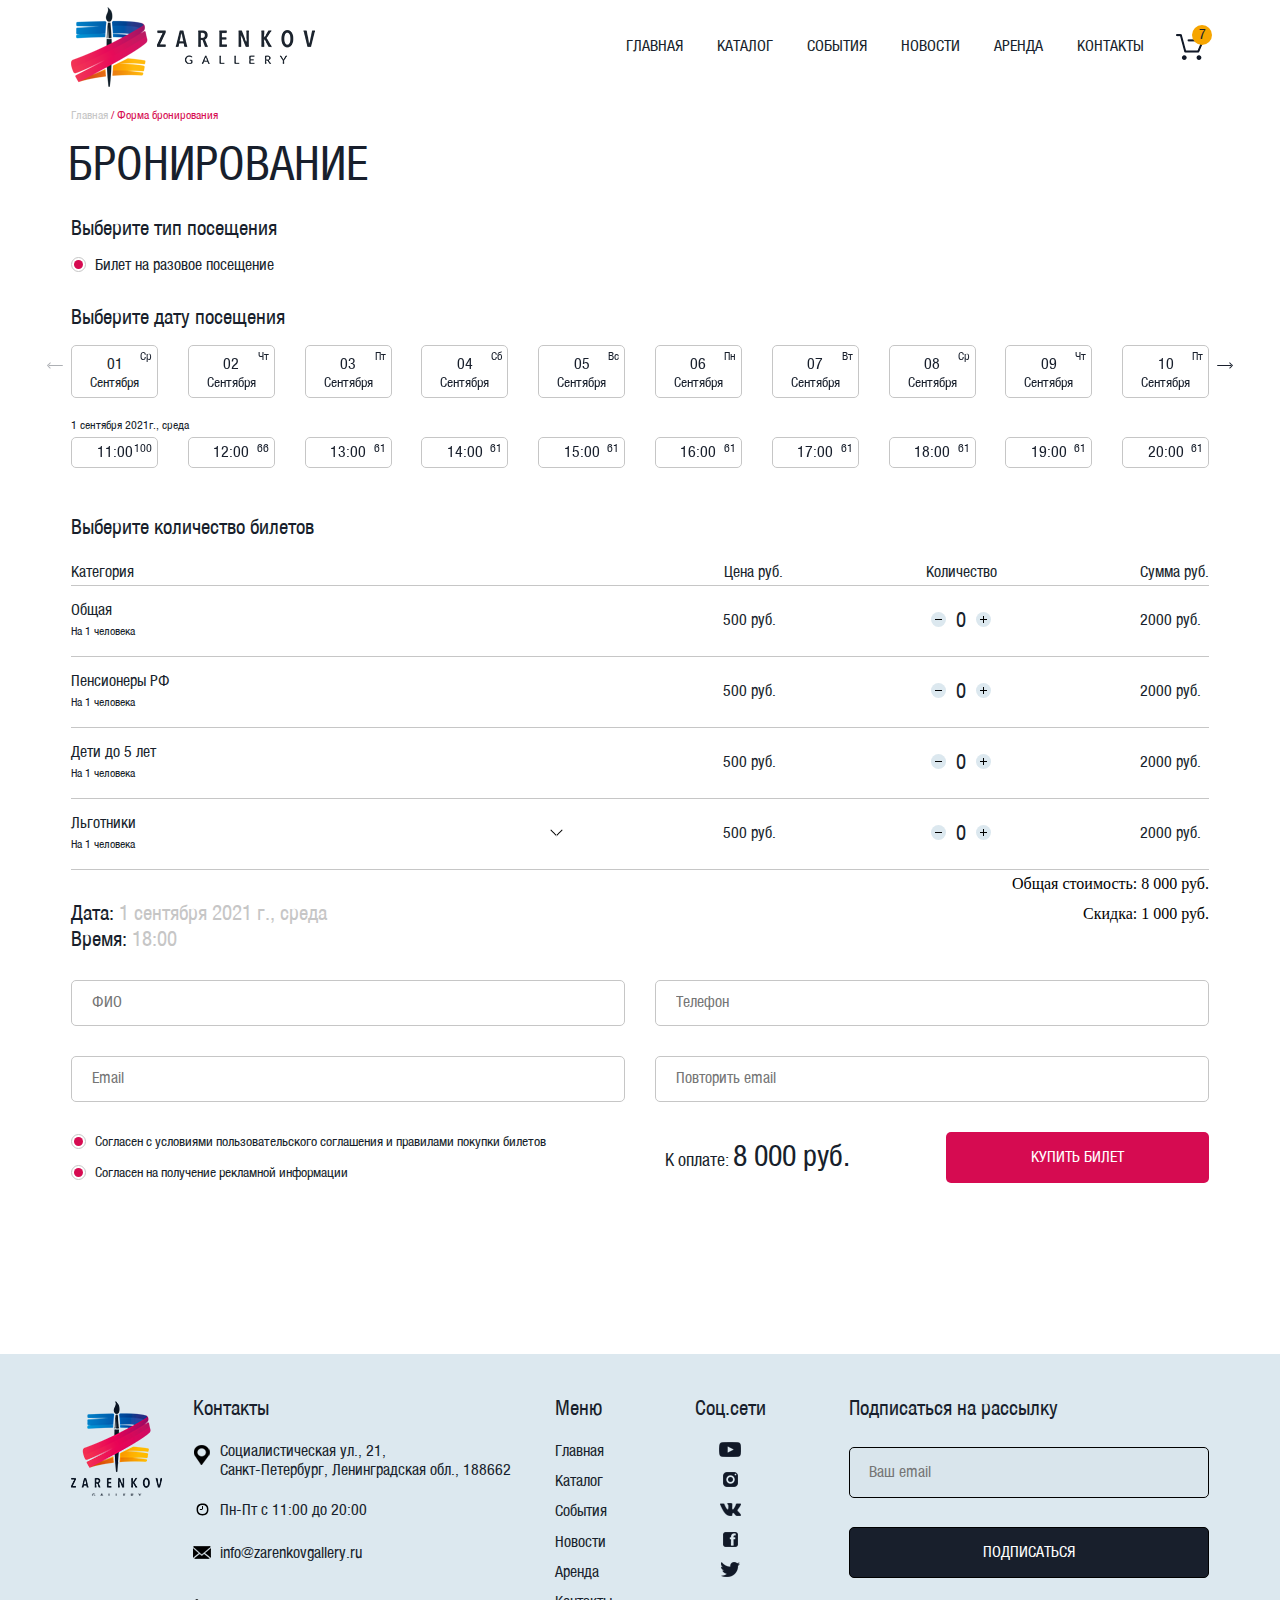
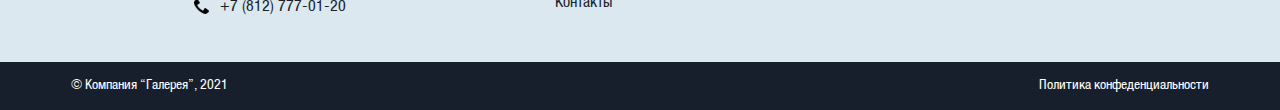
==== buy-ticket.html @ f23ea7d5 "all" ====
<!DOCTYPE html>
<html lang="ru">

<head>
	<meta charset="UTF-8">
	<meta http-equiv="X-UA-Compatible" content="IE=edge">
	<meta name="viewport" content="width=device-width, initial-scale=1.0, user-scalable=no">
	<title>Купить билет</title>
	<link rel="stylesheet" href="css/style.css">
	<link rel="stylesheet" href="css/swiper-bundle.min.css">
</head>

<body>
	<div class="wrapper">
		<header class="header">
	<div class="header__container">
		<div class="header__content">
			<div class="header__logo">
				<img src="img/header-logo.png" alt="">
			</div>
			<div class="header__links">
				<nav class="header__nav nav">
					<ul class="nav__list">
						<li class="nav__item"><a href="index.html" class="nav__link">Главная</a></li>
						<li class="nav__item"><a href="#" class="nav__link">Каталог</a></li>
						<li class="nav__item"><a href="events.html" class="nav__link">События</a></li>
						<li class="nav__item"><a href="news.html" class="nav__link">Новости</a></li>
						<li class="nav__item"><a href="#" class="nav__link">Аренда</a></li>
						<li class="nav__item"><a href="contacts.html" class="nav__link">Контакты</a></li>
					</ul>
				</nav>
				<div class="header__basket">
					<a href="#"><img src="img/icons/basket.svg" alt=""><span>7</span></a>
				</div>
				<div class="header__burger">
				</div>
			</div>
		</div>
	</div>
</header>
		<main>
			<section class="buy">
				<div class="buy__container">
					<div class="buy__content">
						<div class="buy__url">
							<a href="index.html">Главная</a> / Форма бронирования
						</div>
						<h1 class="buy__title">Бронирование</h1>
						<div class="buy__form buy-form">
							<form action="" name="buy" id="buy-form">
								<div class="buy-form__type buy-form-type">
									<h2 class="buy-form-type__title">Выберите тип посещения</h2>
									<input type="radio" name="type" id="type-1" checked>
									<label for="type-1">Билет на разовое посещение</label>
								</div>
								<div class="buy-form__date buy-form-date">
									<h2 class="buy-form-date__title">Выберите дату посещения</h2>
									<div class="date-slider__btn-prev swiper-button-prev"></div>
									<div class="date-slider__btn-next swiper-button-next"></div>
									<div class="buy-form-date__slider date-slider swiper-container">
										<div class="date-slider__wrapper swiper-wrapper">
											<div class="date-slider__slide date-slide swiper-slide">
												<div class="date-slide__body">
													<p class="date-slide__day">01</p>
													<p class="date-slide__month">Сентября</p>
													<span class="date-slide__day-week">Ср</span>
													<input type="radio" name="day" value="01" id="day-1">
													<label for="day-1"></label>
												</div>
											</div>
											<div class="date-slider__slide date-slide swiper-slide">
												<div class="date-slide__body">
													<p class="date-slide__day">02</p>
													<p class="date-slide__month">Сентября</p>
													<span class="date-slide__day-week">Чт</span>
													<input type="radio" name="day" value="02" id="day-2">
													<label for="day-2"></label>
												</div>
											</div>
											<div class="date-slider__slide date-slide swiper-slide">
												<div class="date-slide__body">
													<p class="date-slide__day">03</p>
													<p class="date-slide__month">Сентября</p>
													<span class="date-slide__day-week">Пт</span>
													<input type="radio" name="day" value="03" id="day-3">
													<label for="day-3"></label>
												</div>
											</div>
											<div class="date-slider__slide date-slide swiper-slide">
												<div class="date-slide__body">
													<p class="date-slide__day">04</p>
													<p class="date-slide__month">Сентября</p>
													<span class="date-slide__day-week">Сб</span>
													<input type="radio" name="day" value="04" id="day-4">
													<label for="day-4"></label>
												</div>
											</div>
											<div class="date-slider__slide date-slide swiper-slide">
												<div class="date-slide__body">
													<p class="date-slide__day">05</p>
													<p class="date-slide__month">Сентября</p>
													<span class="date-slide__day-week">Вс</span>
													<input type="radio" name="day" value="05" id="day-5">
													<label for="day-5"></label>
												</div>
											</div>
											<div class="date-slider__slide date-slide swiper-slide">
												<div class="date-slide__body">
													<p class="date-slide__day">06</p>
													<p class="date-slide__month">Сентября</p>
													<span class="date-slide__day-week">Пн</span>
													<input type="radio" name="day" value="06" id="day-6">
													<label for="day-6"></label>
												</div>
											</div>
											<div class="date-slider__slide date-slide swiper-slide">
												<div class="date-slide__body">
													<p class="date-slide__day">07</p>
													<p class="date-slide__month">Сентября</p>
													<span class="date-slide__day-week">Вт</span>
													<input type="radio" name="day" value="07" id="day-7">
													<label for="day-7"></label>
												</div>
											</div>
											<div class="date-slider__slide date-slide swiper-slide">
												<div class="date-slide__body">
													<p class="date-slide__day">08</p>
													<p class="date-slide__month">Сентября</p>
													<span class="date-slide__day-week">Ср</span>
													<input type="radio" name="day" value="08" id="day-8">
													<label for="day-8"></label>
												</div>
											</div>
											<div class="date-slider__slide date-slide swiper-slide">
												<div class="date-slide__body">
													<p class="date-slide__day">09</p>
													<p class="date-slide__month">Сентября</p>
													<span class="date-slide__day-week">Чт</span>
													<input type="radio" name="day" value="09" id="day-9">
													<label for="day-9"></label>
												</div>
											</div>
											<div class="date-slider__slide date-slide swiper-slide">
												<div class="date-slide__body">
													<p class="date-slide__day">10</p>
													<p class="date-slide__month">Сентября</p>
													<span class="date-slide__day-week">Пт</span>
													<input type="radio" name="day" value="10" id="day-10">
													<label for="day-10"></label>
												</div>
											</div>
											<div class="date-slider__slide date-slide swiper-slide">
												<div class="date-slide__body">
													<p class="date-slide__day">11</p>
													<p class="date-slide__month">Сентября</p>
													<span class="date-slide__day-week">Сб</span>
													<input type="radio" name="day" value="11" id="day-11">
													<label for="day-11"></label>
												</div>
											</div>
											<div class="date-slider__slide date-slide swiper-slide">
												<div class="date-slide__body">
													<p class="date-slide__day">12</p>
													<p class="date-slide__month">Сентября</p>
													<span class="date-slide__day-week">Вс</span>
													<input type="radio" name="day" value="12" id="day-12">
													<label for="day-12"></label>
												</div>
											</div>
											<div class="date-slider__slide date-slide swiper-slide">
												<div class="date-slide__body">
													<p class="date-slide__day">13</p>
													<p class="date-slide__month">Сентября</p>
													<span class="date-slide__day-week">Пн</span>
													<input type="radio" name="day" value="13" id="day-13">
													<label for="day-13"></label>
												</div>
											</div>
											<div class="date-slider__slide date-slide swiper-slide">
												<div class="date-slide__body">
													<p class="date-slide__day">14</p>
													<p class="date-slide__month">Сентября</p>
													<span class="date-slide__day-week">Вт</span>
													<input type="radio" name="day" value="14" id="day-14">
													<label for="day-14"></label>
												</div>
											</div>
											<div class="date-slider__slide date-slide swiper-slide">
												<div class="date-slide__body">
													<p class="date-slide__day">15</p>
													<p class="date-slide__month">Сентября</p>
													<span class="date-slide__day-week">Ср</span>
													<input type="radio" name="day" value="15" id="day-15">
													<label for="day-15"></label>
												</div>
											</div>
											<div class="date-slider__slide date-slide swiper-slide">
												<div class="date-slide__body">
													<p class="date-slide__day">16</p>
													<p class="date-slide__month">Сентября</p>
													<span class="date-slide__day-week">Чт</span>
													<input type="radio" name="day" value="16" id="day-16">
													<label for="day-16"></label>
												</div>
											</div>
											<div class="date-slider__slide date-slide swiper-slide">
												<div class="date-slide__body">
													<p class="date-slide__day">17</p>
													<p class="date-slide__month">Сентября</p>
													<span class="date-slide__day-week">Пт</span>
													<input type="radio" name="day" value="17" id="day-17">
													<label for="day-17"></label>
												</div>
											</div>
											<div class="date-slider__slide date-slide swiper-slide">
												<div class="date-slide__body">
													<p class="date-slide__day">18</p>
													<p class="date-slide__month">Сентября</p>
													<span class="date-slide__day-week">Сб</span>
													<input type="radio" name="day" value="18" id="day-18">
													<label for="day-18"></label>
												</div>
											</div>
											<div class="date-slider__slide date-slide swiper-slide">
												<div class="date-slide__body">
													<p class="date-slide__day">19</p>
													<p class="date-slide__month">Сентября</p>
													<span class="date-slide__day-week">Вс</span>
													<input type="radio" name="day" value="19" id="day-19">
													<label for="day-19"></label>
												</div>
											</div>
											<div class="date-slider__slide date-slide swiper-slide">
												<div class="date-slide__body">
													<p class="date-slide__day">20</p>
													<p class="date-slide__month">Сентября</p>
													<span class="date-slide__day-week">Пн</span>
													<input type="radio" name="day" value="20" id="day-20">
													<label for="day-20"></label>
												</div>
											</div>
											<div class="date-slider__slide date-slide swiper-slide">
												<div class="date-slide__body">
													<p class="date-slide__day">21</p>
													<p class="date-slide__month">Сентября</p>
													<span class="date-slide__day-week">Вт</span>
													<input type="radio" name="day" value="21" id="day-21">
													<label for="day-21"></label>
												</div>
											</div>
											<div class="date-slider__slide date-slide swiper-slide">
												<div class="date-slide__body">
													<p class="date-slide__day">22</p>
													<p class="date-slide__month">Сентября</p>
													<span class="date-slide__day-week">Ср</span>
													<input type="radio" name="day" value="22" id="day-22">
													<label for="day-22"></label>
												</div>
											</div>
											<div class="date-slider__slide date-slide swiper-slide">
												<div class="date-slide__body">
													<p class="date-slide__day">23</p>
													<p class="date-slide__month">Сентября</p>
													<span class="date-slide__day-week">Чт</span>
													<input type="radio" name="day" value="23" id="day-23">
													<label for="day-23"></label>
												</div>
											</div>
											<div class="date-slider__slide date-slide swiper-slide">
												<div class="date-slide__body">
													<p class="date-slide__day">24</p>
													<p class="date-slide__month">Сентября</p>
													<span class="date-slide__day-week">Пт</span>
													<input type="radio" name="day" value="24" id="day-24">
													<label for="day-24"></label>
												</div>
											</div>
											<div class="date-slider__slide date-slide swiper-slide">
												<div class="date-slide__body">
													<p class="date-slide__day">25</p>
													<p class="date-slide__month">Сентября</p>
													<span class="date-slide__day-week">Сб</span>
													<input type="radio" name="day" value="25" id="day-25">
													<label for="day-25"></label>
												</div>
											</div>
											<div class="date-slider__slide date-slide swiper-slide">
												<div class="date-slide__body">
													<p class="date-slide__day">26</p>
													<p class="date-slide__month">Сентября</p>
													<span class="date-slide__day-week">Вс</span>
													<input type="radio" name="day" value="26" id="day-26">
													<label for="day-26"></label>
												</div>
											</div>
											<div class="date-slider__slide date-slide swiper-slide">
												<div class="date-slide__body">
													<p class="date-slide__day">27</p>
													<p class="date-slide__month">Сентября</p>
													<span class="date-slide__day-week">Пн</span>
													<input type="radio" name="day" value="27" id="day-27">
													<label for="day-27"></label>
												</div>
											</div>
											<div class="date-slider__slide date-slide swiper-slide">
												<div class="date-slide__body">
													<p class="date-slide__day">28</p>
													<p class="date-slide__month">Сентября</p>
													<span class="date-slide__day-week">Вт</span>
													<input type="radio" name="day" value="28" id="day-28">
													<label for="day-28"></label>
												</div>
											</div>
											<div class="date-slider__slide date-slide swiper-slide">
												<div class="date-slide__body">
													<p class="date-slide__day">29</p>
													<p class="date-slide__month">Сентября</p>
													<span class="date-slide__day-week">Ср</span>
													<input type="radio" name="day" value="29" id="day-29">
													<label for="day-29"></label>
												</div>
											</div>
											<div class="date-slider__slide date-slide swiper-slide">
												<div class="date-slide__body">
													<p class="date-slide__day">30</p>
													<p class="date-slide__month">Сентября</p>
													<span class="date-slide__day-week">Чт</span>
													<input type="radio" name="day" value="30" id="day-30">
													<label for="day-30"></label>
												</div>
											</div>
										</div>
									</div>
								</div>
								<div class="buy-form__time buy-form-time">
									<h3 class="buy-form-time__title">1 сентября 2021г., среда</h3>
									<div class="time-slider__btn-prev swiper-button-prev"></div>
									<div class="time-slider__btn-next swiper-button-next"></div>
									<div class="buy-form-time__slider time-slider swiper-container">
										<div class="time-slider__wrapper swiper-wrapper">
											<div class="time-slider__slide time-slide swiper-slide">
												<div class="time-slide__body">
													<p class="time-slide__time">11:00</p>
													<span class="time-slide__cost">100</span>
													<input type="radio" name="time" id="time-1" value="11:00">
													<label for="time-1"></label>
												</div>
											</div>
											<div class="time-slider__slide time-slide swiper-slide">
												<div class="time-slide__body">
													<p class="time-slide__time">12:00</p>
													<span class="time-slide__cost">66</span>
													<input type="radio" name="time" id="time-2" value="12:00">
													<label for="time-2"></label>
												</div>
											</div>
											<div class="time-slider__slide time-slide swiper-slide">
												<div class="time-slide__body">
													<p class="time-slide__time">13:00</p>
													<span class="time-slide__cost">61</span>
													<input type="radio" name="time" id="time-3" value="13:00">
													<label for="time-3"></label>
												</div>
											</div>
											<div class="time-slider__slide time-slide swiper-slide">
												<div class="time-slide__body">
													<p class="time-slide__time">14:00</p>
													<span class="time-slide__cost">61</span>
													<input type="radio" name="time" id="time-4" value="14:00">
													<label for="time-4"></label>
												</div>
											</div>
											<div class="time-slider__slide time-slide swiper-slide">
												<div class="time-slide__body">
													<p class="time-slide__time">15:00</p>
													<span class="time-slide__cost">61</span>
													<input type="radio" name="time" id="time-5" value="15:00">
													<label for="time-5"></label>
												</div>
											</div>
											<div class="time-slider__slide time-slide swiper-slide">
												<div class="time-slide__body">
													<p class="time-slide__time">16:00</p>
													<span class="time-slide__cost">61</span>
													<input type="radio" name="time" id="time-6" value="16:00">
													<label for="time-6"></label>
												</div>
											</div>
											<div class="time-slider__slide time-slide swiper-slide">
												<div class="time-slide__body">
													<p class="time-slide__time">17:00</p>
													<span class="time-slide__cost">61</span>
													<input type="radio" name="time" id="time-7" value="17:00">
													<label for="time-7"></label>
												</div>
											</div>
											<div class="time-slider__slide time-slide swiper-slide">
												<div class="time-slide__body">
													<p class="time-slide__time">18:00</p>
													<span class="time-slide__cost">61</span>
													<input type="radio" name="time" id="time-8" value="18:00">
													<label for="time-8"></label>
												</div>
											</div>
											<div class="time-slider__slide time-slide swiper-slide">
												<div class="time-slide__body">
													<p class="time-slide__time">19:00</p>
													<span class="time-slide__cost">61</span>
													<input type="radio" name="time" id="time-9" value="19:00">
													<label for="time-9"></label>
												</div>
											</div>
											<div class="time-slider__slide time-slide swiper-slide">
												<div class="time-slide__body">
													<p class="time-slide__time">20:00</p>
													<span class="time-slide__cost">61</span>
													<input type="radio" name="time" id="time-10" value="20:00">
													<label for="time-10"></label>
												</div>
											</div>
										</div>
									</div>
								</div>
								<div class="buy-form__number buy-form-number">
									<h2 class="buy-form-number__title">Выберите количество билетов</h2>
									<div class="buy-form-number__row-titles number-row-titles">
										<p class="number-row-titles__category">Категория</p>
										<p class="number-row-titles__cost">Цена руб.</p>
										<p class="number-row-titles__number">Количество</p>
										<p class="number-row-titles__sum">Сумма руб.</p>
									</div>
									<div class="buy-form-number__line"></div>
									<div class="buy-form-number__row number-row">
										<div class="number-row__category">
											<span class="number-row-title-mobile">Категория</span>
											<p class="number-row__category-top">Общая</p>
											<p class="number-row__category-bottom">На 1 человека</p>
										</div>
										<p class="number-row__cost">
											<span class="number-row-title-mobile">Цена</span>
											500 руб.
										</p>
										<div class="number-row__number">
											<span class="number-row-title-mobile">Количество</span>
											<button class="number-row__smaller-btn smaller-btn"></button>
											<span class="number-row__number-value number-value">0</span>
											<button class="number-row__more-btn more-btn"></button>
											<input type="text" name="number-general" class="number-input">
										</div>
										<p class="number-row__sum sum-value"><span
												class="number-row-title-mobile">Сумма</span>2000 руб.</p>
									</div>
									<div class="buy-form-number__line"></div>
									<div class="buy-form-number__row number-row">
										<div class="number-row__category">
											<span class="number-row-title-mobile">Категория</span>
											<p class="number-row__category-top">Пенсионеры РФ</p>
											<p class="number-row__category-bottom">На 1 человека</p>
										</div>
										<p class="number-row__cost">
											<span class="number-row-title-mobile">Цена</span>500 руб.
										</p>
										<div class="number-row__number">
											<span class="number-row-title-mobile">Количество</span>
											<button class="number-row__smaller-btn smaller-btn"></button>
											<span class="number-row__number-value number-value">0</span>
											<button class="number-row__more-btn more-btn"></button>
											<input type="text" name="number-pensioners" class="number-input">
										</div>
										<p class="number-row__sum sum-value">
											<span class="number-row-title-mobile">Сумма</span>2000 руб.
										</p>
									</div>
									<div class="buy-form-number__line"></div>
									<div class="buy-form-number__row number-row">
										<div class="number-row__category">
											<span class="number-row-title-mobile">Категория</span>
											<p class="number-row__category-top">Дети до 5 лет</p>
											<p class="number-row__category-bottom">На 1 человека</p>
										</div>
										<p class="number-row__cost">
											<span class="number-row-title-mobile">Цена</span>500 руб.
										</p>
										<div class="number-row__number">
											<span class="number-row-title-mobile">Количество</span>
											<button class="number-row__smaller-btn smaller-btn"></button>
											<span class="number-row__number-value number-value">0</span>
											<button class="number-row__more-btn more-btn"></button>
											<input type="text" name="number-childrens" class="number-input">
										</div>
										<p class="number-row__sum sum-value"><span
												class="number-row-title-mobile">Сумма</span>2000 руб.</p>
									</div>
									<div class="buy-form-number__line"></div>
									<div class="buy-form-number__row number-row">
										<div class="number-row__category">
											<span class="number-row-title-mobile">Категория</span>
											<p class="number-row__category-top">Льготники</p>
											<p class="number-row__category-bottom">На 1 человека</p>
											<button class="number-row__category-btn"></button>
										</div>
										<p class="number-row__cost">
											<span class="number-row-title-mobile">Цена</span>500 руб.
										</p>
										<div class="number-row__number">
											<span class="number-row-title-mobile">Количество</span>
											<button class="number-row__smaller-btn smaller-btn"></button>
											<span class="number-row__number-value number-value">0</span>
											<button class="number-row__more-btn more-btn"></button>
											<input type="text" name="number-beneficiaries" class="number-input">
										</div>
										<p class="number-row__sum sum-value"><span
												class="number-row-title-mobile">Сумма</span>2000 руб.</p>
									</div>
									<div class="buy-form-number__line"></div>
									<div class="buy-form-number__general-row">
										<div class="buy-form-number__date-time">
											<p class="buy-form-number__date">Дата: <span>1 сентября 2021 г., среда</span></p>
											<p class="buy-form-number__time">Время: <span>18:00</span></p>
										</div>
										<div class="buy-form-number__general-sum-group">
											<p class="buy-form-number__sum">Общая стоимость: <span>8 000 руб.</span></p>
											<p class="buy-form-number__discount">Скидка: <span>1 000 руб.</span></p>
										</div>
									</div>
								</div>
								<div class="buy-form__general buy-form-general">
									<div class="buy-form-general__row">
										<input type="text" name="name" placeholder="ФИО">
										<input type="text" name="phone" placeholder="Телефон">
									</div>
									<div class="buy-form-general__row">
										<input type="text" name="email" placeholder="Email">
										<input type="text" name="email-repeat" placeholder="Повторить email">
									</div>
								</div>
								<div class="buy-form__bottom">
									<div class="buy-form__checkboxes">
										<input type="checkbox" name="agree-rules" id="agree-rules" checked>
										<label for="agree-rules" class="buy-form__label">Согласен с условиями
											пользовательского соглашения и правилами покупки билетов</label>
										<input type="checkbox" name="agree-info" id="agree-info" checked>
										<label for="agree-info" class="buy-form__label">Согласен на получение рекламной
											информации</label>
									</div>
									<div class="buy-form__bottom-group">
										<p class="buy-form__to-pay">К оплате: <span>8 000 руб.</span></p>
										<button class="buy-form__btn">Купить билет</button>
									</div>
								</div>
							</form>
						</div>
					</div>
				</div>
			</section>
		</main>
		<footer class="footer">
	<div class="footer__top footer-top">
		<div class="footer-top__container container">
			<div class="footer-top__content">
				<div class="footer-top__logo">
					<img src="img/footer_logo.png" class="footer-desktop-img" alt="">
					<img src="img/header-logo.png" class="footer-mobile-img" alt="">
				</div>
				<div class="footer-top__contacts footer-contacts">
					<h3 class="footer-contacts__title">Контакты</h3>
					<p class="footer-contacts__item footer-contacts__adress">Социалистическая ул., 21,<br>
						Санкт-Петербург, Ленинградская обл., 188662</p>
					<p class="footer-contacts__item footer-contacts__time">Пн-Пт с 11:00 до 20:00</p>
					<a href="mailto:info@zarenkovgallery.ru"
						class="footer-contacts__item footer-contacts__email">info@zarenkovgallery.ru</a>
					<a href="tel:+78127770120" class="footer-contacts__item footer-contacts__phone">+7 (812) 777-01-20</a>
				</div>
				<div class="footer-top__menu footer-menu">
					<h3 class="footer-menu__title">Меню</h3>
					<ul class="footer-menu__list">
						<li class="footer-menu__item"><a href="index.html" class="footer-menu__link">Главная</a></li>
						<li class="footer-menu__item"><a href="#" class="footer-menu__link">Каталог</a></li>
						<li class="footer-menu__item"><a href="events.html" class="footer-menu__link">События</a></li>
						<li class="footer-menu__item"><a href="news.html" class="footer-menu__link">Новости</a></li>
						<li class="footer-menu__item"><a href="#" class="footer-menu__link">Аренда</a></li>
						<li class="footer-menu__item"><a href="contacts.html" class="footer-menu__link">Контакты</a></li>
					</ul>
				</div>
				<div class="footer-top__social footer-social">
					<h3 class="footer-social__title">Соц.сети</h3>
					<ul class="footer-social__list">
						<li class="footer-social__item">
							<a href="#" class="footer-social__link"></a>
						</li>
						<li class="footer-social__item">
							<a href="#" class="footer-social__link"></a>
						</li>
						<li class="footer-social__item">
							<a href="#" class="footer-social__link"></a>
						</li>
						<li class="footer-social__item">
							<a href="#" class="footer-social__link"></a>
						</li>
						<li class="footer-social__item">
							<a href="#" class="footer-social__link"></a>
						</li>
					</ul>
				</div>
				<div class="footer-top__form footer-form">
					<form action="" name="footer-form">
						<h3 class="footer-form__title">Подписаться на рассылку</h3>
						<input type="text" name="email" class="footer-email" placeholder="Ваш email">
						<button class="footer-form__btn">Подписаться</button>
					</form>
				</div>
			</div>
		</div>
	</div>
	<div class="footer__bottom footer-bottom">
		<div class="footer-bottom__container container">
			<div class="footer-bottom__content">
				<p class="footer-bottom__copyright">© Компания “Галерея”, 2021</p>
				<a href="#" class="footer-bottom__link">Политика конфеденциальности</a>
			</div>
		</div>
	</div>
</footer>
	</div>
	<script src="js/swiper-bundle.min.js"></script>
	<script src="js/buy-ticket.js"></script>
</body>

</html>
---- css/style.css ----
@charset "UTF-8";
* {
  padding: 0;
  margin: 0;
  border: 0
}
*,
:after,
:before {
  -webkit-box-sizing: border-box;
  box-sizing: border-box
}
:active,
:focus {
  outline: 0
}
a:active,
a:focus {
  outline: 0
}
aside,
footer,
header,
nav {
  display: block
}
body,
html {
  height: 100%;
  width: 100%;
  font-size: 100%;
  line-height: 1;
  font-size: 14px;
  -ms-text-size-adjust: 100%;
  -moz-text-size-adjust: 100%;
  -webkit-text-size-adjust: 100%
}
button,
input,
textarea {
  font-family: inherit
}
input::-ms-clear {
  display: none
}
button {
  cursor: pointer;
  background: 0 0
}
button::-moz-focus-inner {
  padding: 0;
  border: 0
}
a,
a:visited {
  text-decoration: none
}
a:hover {
  text-decoration: none
}
ul li {
  list-style: none
}
img {
  vertical-align: top
}
h1,
h2,
h3,
h4,
h5,
h6 {
  font-size: inherit;
  font-weight: 700
}
@font-face {
  font-family: akrobat;
  font-display: swap;
  src: url(../fonts/akrobat-regular.woff) format("woff"),url(../fonts/akrobat-regular.woff2) format("woff2");
  font-weight: 400;
  font-style: normal
}
@font-face {
  font-family: HelveticaNeue;
  font-display: swap;
  src: url(../fonts/HelveticaNeue-CondensedRegular.woff) format("woff"),url(../fonts/HelveticaNeue-CondensedRegular.woff2) format("woff2");
  font-weight: 400;
  font-style: normal
}
@font-face {
  font-family: HelveticaNeue;
  font-display: swap;
  src: url("../fonts/Helvetica Neue Condensed Bold.woff") format("woff"),url("../fonts/Helvetica Neue Condensed Bold.woff2") format("woff2");
  font-weight: 700;
  font-style: normal
}
input:-webkit-autofill {
  -webkit-box-shadow: 0 0 0 100px transparent inset;
  box-shadow: 0 0 0 100px transparent inset;
  -webkit-transition: background-color 50000000000s ease-in-out 0s;
  transition: background-color 50000000000s ease-in-out 0s;
  -webkit-text-fill-color: #181f2c!important
}
body {
  font-family: HelveticaNeue;
  font-weight: 400
}
body.scroll-lock {
  overflow: hidden
}
.wrapper {
  background: #fff
}
.container-block {
  max-width: 1198px;
  padding: 0 30px;
  margin: 0 auto
}
.container {
  max-width: 1198px;
  padding: 0 30px;
  margin: 0 auto
}
.aside-title {
  -webkit-transform: rotate(-90deg);
  -ms-transform: rotate(-90deg);
  transform: rotate(-90deg);
  position: absolute;
  font-size: 68px;
  line-height: 1.2;
  font-weight: 700;
  text-transform: uppercase;
  letter-spacing: .1em;
  color: #ededed
}
.title {
  font-size: 36px;
  line-height: 1.2;
  font-weight: 400;
  text-transform: uppercase;
  letter-spacing: .1em;
  color: #181f2c
}
.header {
  background: #fff
}
.header__container {
  max-width: 1198px;
  padding: 0 30px;
  margin: 0 auto
}
.header__content {
  min-height: 94px;
  display: -webkit-box;
  display: -ms-flexbox;
  display: flex;
  -webkit-box-pack: justify;
  -ms-flex-pack: justify;
  justify-content: space-between;
  -webkit-box-align: center;
  -ms-flex-align: center;
  align-items: center
}
.header__logo {
  width: 244px;
  height: 80px;
  -webkit-box-flex: 0;
  -ms-flex: 0 0 auto;
  flex: 0 0 auto;
  margin: 0 22px 0 0
}
.header__logo img {
  width: 100%;
  height: 100%
}
.header__links {
  display: -webkit-box;
  display: -ms-flexbox;
  display: flex;
  -webkit-box-align: center;
  -ms-flex-align: center;
  align-items: center;
  -webkit-box-flex: 0;
  -ms-flex: 0 1 583px;
  flex: 0 1 583px
}
.header__nav {
  margin: 0 30px 0 0
}
.header__basket a {
  display: inline-block;
  width: 28px;
  height: 26px;
  position: relative
}
.header__basket a img {
  width: 100%;
  height: 100%
}
.header__basket a span {
  position: absolute;
  width: 20px;
  height: 20px;
  border-radius: 50%;
  left: 16px;
  bottom: 15px;
  background: #f6a500;
  font-size: 14px;
  line-height: 14px;
  color: #181f2c;
  padding: 4px 0 0 0;
  text-align: center
}
.header__burger {
  display: none
}
.header__burger::before {
  content: "";
  position: absolute;
  width: 30px;
  height: 2px;
  background: #000;
  top: 9px;
  left: 0;
  -webkit-transition: .2s ease .1s;
  -o-transition: .2s ease .1s;
  transition: .2s ease .1s
}
.header__burger.open-burger::before {
  -webkit-transform: rotate(45deg);
  -ms-transform: rotate(45deg);
  transform: rotate(45deg);
  top: 11px
}
.header__burger::after {
  content: "";
  position: absolute;
  width: 20px;
  height: 2px;
  background: #000;
  top: 19px;
  left: 10px;
  -webkit-transition: .2s ease .1s;
  -o-transition: .2s ease .1s;
  transition: .2s ease .1s
}
.header__burger.open-burger::after {
  -webkit-transform: rotate(-45deg);
  -ms-transform: rotate(-45deg);
  transform: rotate(-45deg);
  width: 30px;
  top: 11px;
  left: 1px
}
.nav {
  -webkit-box-flex: 0;
  -ms-flex: 0 1 520px;
  flex: 0 1 520px
}
.nav__list {
  display: -webkit-box;
  display: -ms-flexbox;
  display: flex;
  -ms-flex-wrap: wrap;
  flex-wrap: wrap;
  margin: 0 -17px
}
.nav__item {
  margin: 0 17px
}
.nav__link {
  font-size: 16px;
  line-height: 30px;
  text-transform: uppercase;
  color: #181f2c;
  -webkit-transition: .3s;
  -o-transition: .3s;
  transition: .3s
}
.nav__link:hover {
  color: #d60b51
}
.nav.open-menu {
  visibility: visible;
  opacity: 1;
  -webkit-transform: translateY(0);
  -ms-transform: translateY(0);
  transform: translateY(0)
}
.gallery-slider {
  overflow: hidden;
  position: relative
}
.gallery-slider__controls {
  position: absolute;
  width: 100px;
  bottom: 121px;
  left: calc((100vw - 1138px)/ 2);
  display: -webkit-box;
  display: -ms-flexbox;
  display: flex;
  -webkit-box-pack: justify;
  -ms-flex-pack: justify;
  justify-content: space-between
}
.gallery-slider__btn-next.swiper-button-next,
.gallery-slider__btn-prev.swiper-button-prev {
  width: 20px;
  height: 9px;
  position: static;
  background: url(../img/icons/arrow_right.svg) 0 0/100% 100% no-repeat;
  margin-top: 4px
}
.gallery-slider__btn-next.swiper-button-next:hover,
.gallery-slider__btn-prev.swiper-button-prev:hover {
  background: url(../img/icons/arrow_right_hover.svg) 0 0/100% 100% no-repeat
}
.gallery-slider__btn-next.swiper-button-next::after,
.gallery-slider__btn-prev.swiper-button-prev::after {
  content: ""
}
.gallery-slider__pagination.swiper-pagination {
  position: static;
  max-width: 42px
}
.gallery-slider__pagination.swiper-pagination-fraction {
  font-family: akrobat;
  font-size: 16px;
  letter-spacing: .1em;
  color: #000
}
.gallery-slider__btn-prev.swiper-button-prev {
  -webkit-transform: rotate(180deg);
  -ms-transform: rotate(180deg);
  transform: rotate(180deg)
}
.gallery-slide__body {
  position: relative;
  min-height: 689px
}
.gallery-slide__body img {
  position: absolute;
  top: 0;
  left: 0;
  width: 100%;
  height: 100%;
  -o-object-fit: cover;
  object-fit: cover
}
.gallery-slide__container {
  position: relative;
  z-index: 2;
  max-width: 1198px;
  padding: 132px 30px 171px;
  margin: 0 auto
}
.gallery-slide__title {
  font-size: 60px;
  line-height: 1.2;
  text-transform: uppercase;
  color: #181f2c;
  font-weight: 400;
  max-width: 500px
}
.gallery-slide__text {
  font-size: 16px;
  line-height: 21px;
  color: #181f2c;
  max-width: 600px
}
.gallery-slide__text:first-of-type {
  margin: 15px 0 0 0
}
.gallery-slide__text:nth-of-type(2) {
  margin: 22px 0 0 0
}
.gallery-slide__btn {
  width: 263px;
  height: 61px;
  background-color: #181f2c;
  border-radius: 5px;
  margin: 40px 0 0 0;
  font-size: 16px;
  line-height: 21px;
  text-transform: uppercase;
  color: #fff;
  -webkit-transition: .3s;
  -o-transition: .3s;
  transition: .3s
}
.gallery-slide__btn:hover {
  background-color: #29364d
}
.main-events {
  padding: 103px 0 50px 0;
  position: relative
}
.main-events__title {
  display: none
}
.main-events__aside-title {
  top: 261px;
  left: calc((100vw - 1742px)/ 2)
}
.main-events-slider {
  overflow: hidden;
  position: relative;
  padding: 45px 0
}
.main-events-slider__controls {
  position: absolute;
  width: 100px;
  bottom: 0;
  right: 0;
  display: -webkit-box;
  display: -ms-flexbox;
  display: flex;
  -webkit-box-pack: justify;
  -ms-flex-pack: justify;
  justify-content: space-between
}
.main-events-slider__btn-next.swiper-button-next,
.main-events-slider__btn-prev.swiper-button-prev {
  width: 20px;
  height: 9px;
  position: static;
  background: url(../img/icons/arrow_right.svg) 0 0/100% 100% no-repeat;
  margin-top: 4px
}
.main-events-slider__btn-next.swiper-button-next:hover,
.main-events-slider__btn-prev.swiper-button-prev:hover {
  background: url(../img/icons/arrow_right_hover.svg) 0 0/100% 100% no-repeat
}
.main-events-slider__btn-next.swiper-button-next::after,
.main-events-slider__btn-prev.swiper-button-prev::after {
  content: ""
}
.main-events-slider__pagination.swiper-pagination {
  position: static;
  max-width: 42px
}
.main-events-slider__pagination.swiper-pagination-fraction {
  font-family: akrobat;
  font-size: 16px;
  letter-spacing: .1em;
  color: #000
}
.main-events-slider__btn-prev.swiper-button-prev {
  -webkit-transform: rotate(180deg);
  -ms-transform: rotate(180deg);
  transform: rotate(180deg)
}
.main-events-slide__body {
  display: -webkit-box;
  display: -ms-flexbox;
  display: flex
}
.main-events-slide__img {
  margin: 0 29px 0 0;
  border-radius: 10px;
  overflow: hidden
}
.main-events-slide__img img {
  width: 100%;
  height: 100%;
  -o-object-fit: cover;
  object-fit: cover
}
.main-events-slide__content {
  display: -webkit-box;
  display: -ms-flexbox;
  display: flex;
  -webkit-box-orient: vertical;
  -webkit-box-direction: normal;
  -ms-flex-direction: column;
  flex-direction: column;
  -webkit-box-pack: center;
  -ms-flex-pack: center;
  justify-content: center;
  -webkit-box-align: start;
  -ms-flex-align: start;
  align-items: flex-start
}
.main-events-slide__title {
  font-size: 36px;
  line-height: 1.2;
  font-weight: 400;
  text-transform: uppercase;
  letter-spacing: .1em;
  color: #181f2c
}
.main-events-slide__line {
  width: 457px;
  height: 1px;
  background-color: #c6c6c6;
  margin: 50px 0 0 0
}
.main-events-slide__date {
  margin: 50px 0 0 0;
  font-size: 16px;
  line-height: 1.2;
  text-transform: uppercase;
  letter-spacing: .1em;
  color: #c6c6c6
}
.main-events-slide__link {
  margin: 50px 0 0 0;
  font-size: 16px;
  line-height: 1.2;
  text-transform: uppercase;
  letter-spacing: .1em;
  color: #d60b51;
  padding: 0 25px 0 0;
  background: url(../img/icons/arrow_right_hover.svg) 100% 3px/20px 9px no-repeat
}
.main-events-slide__link:active {
  color: #181f2c;
  background: url(../img/icons/arrow_right.svg) 100% 3px/20px 9px no-repeat
}
.catalog {
  padding: 99px 0 50px;
  position: relative
}
.catalog__aside-title {
  top: 212px;
  left: calc((100vw - 1742px)/ 2 + 8px)
}
.catalog-items {
  margin: 47px -15px 0;
  display: -webkit-box;
  display: -ms-flexbox;
  display: flex
}
.catalog-items__item {
  margin: 0 15px
}
.catalog-item {
  display: -webkit-box;
  display: -ms-flexbox;
  display: flex;
  -webkit-box-orient: vertical;
  -webkit-box-direction: normal;
  -ms-flex-direction: column;
  flex-direction: column
}
.catalog-item__img {
  width: 263px;
  height: 194px;
  border-radius: 5px;
  overflow: hidden
}
.catalog-item__img img {
  width: 100%;
  height: 100%;
  -o-object-fit: cover;
  object-fit: cover
}
.catalog-item__title {
  -webkit-box-flex: 1;
  -ms-flex: 1 0 auto;
  flex: 1 0 auto;
  margin: 19px 0 0 0;
  font-size: 18px;
  line-height: 1.2;
  font-weight: 400;
  text-transform: uppercase;
  letter-spacing: .1em;
  color: #181f2c;
  max-width: 210px
}
.catalog-item__link {
  margin: 20px 0 0 0;
  -ms-flex-item-align: end;
  align-self: flex-end;
  font-size: 14px;
  line-height: 1.2;
  text-transform: uppercase;
  letter-spacing: .1em;
  color: #d60b51;
  padding: 0 25px 0 0;
  background: url(../img/icons/arrow_right_hover.svg) 100% 3px/20px 9px no-repeat
}
.catalog-item__link:active {
  color: #181f2c;
  background: url(../img/icons/arrow_right.svg) 100% 3px/20px 9px no-repeat
}
.about {
  position: relative;
  padding: 97px 0 50px
}
.about__aside-title {
  top: 231px;
  left: calc((100vw - 1780px)/ 2)
}
.about__row {
  margin: 36px 0 0 0;
  display: -webkit-box;
  display: -ms-flexbox;
  display: flex
}
.about__texts {
  margin: 34px 0 0 0
}
.about__text {
  font-size: 16px;
  line-height: 21px;
  color: #181f2c;
  margin: 20px 0 0 0
}
.about__link {
  margin: 68px 0 0 0;
  display: inline-block;
  font-size: 16px;
  line-height: 1.2;
  text-transform: uppercase;
  letter-spacing: .1em;
  color: #d60b51;
  padding: 0 25px 0 0;
  background: url(../img/icons/arrow_right_hover.svg) 100% 3px/20px 9px no-repeat
}
.about__link:active {
  color: #181f2c;
  background: url(../img/icons/arrow_right.svg) 100% 3px/20px 9px no-repeat
}
.about-slider {
  overflow: hidden;
  margin: 0 28px 0 0;
  position: relative;
  min-width: 0;
  border-radius: 10px
}
.about-slider__controls {
  position: absolute;
  width: 100px;
  bottom: 28px;
  left: 50%;
  -webkit-transform: translateX(-50%);
  -ms-transform: translateX(-50%);
  transform: translateX(-50%);
  display: -webkit-box;
  display: -ms-flexbox;
  display: flex;
  -webkit-box-pack: justify;
  -ms-flex-pack: justify;
  justify-content: space-between;
  z-index: 3
}
.about-slider__btn-next.swiper-button-next,
.about-slider__btn-prev.swiper-button-prev {
  width: 20px;
  height: 9px;
  position: static;
  background: url(../img/icons/arrow_right_white.svg) 0 0/100% 100% no-repeat;
  margin-top: 4px
}
.about-slider__btn-next.swiper-button-next:hover,
.about-slider__btn-prev.swiper-button-prev:hover {
  background: url(../img/icons/arrow_right_hover.svg) 0 0/100% 100% no-repeat
}
.about-slider__btn-next.swiper-button-next::after,
.about-slider__btn-prev.swiper-button-prev::after {
  content: ""
}
.about-slider__pagination.swiper-pagination {
  position: static;
  max-width: 42px
}
.about-slider__pagination.swiper-pagination-fraction {
  font-family: akrobat;
  font-size: 16px;
  letter-spacing: .1em;
  color: #fff
}
.about-slider__btn-prev.swiper-button-prev {
  -webkit-transform: rotate(180deg);
  -ms-transform: rotate(180deg);
  transform: rotate(180deg)
}
.about-slider__slide {
  width: 553px;
  height: 586px;
  -webkit-box-flex: 0;
  -ms-flex: 0 0 auto;
  flex: 0 0 auto
}
.about-slider__slide img {
  width: 100%;
  height: 100%;
  -o-object-fit: cover;
  object-fit: cover
}
.main-news {
  padding: 99px 0 50px;
  position: relative
}
.main-news__aside-title {
  top: 212px;
  left: calc((100vw - 1742px)/ 2 + 8px)
}
.main-news__btn {
  display: -webkit-box;
  display: -ms-flexbox;
  display: flex;
  -webkit-box-pack: center;
  -ms-flex-pack: center;
  justify-content: center;
  -webkit-box-align: center;
  -ms-flex-align: center;
  align-items: center;
  width: 263px;
  height: 61px;
  background-color: #d60b51;
  border-radius: 5px;
  font-size: 16px;
  line-height: 21px;
  text-transform: uppercase;
  color: #fff;
  margin: 55px auto 0;
  -webkit-transition: .3s;
  -o-transition: .3s;
  transition: .3s
}
.main-news__btn:hover {
  background-color: #ca0c4d
}
.main-news__btn:active {
  background-color: #ca0c22
}
.main-news-items {
  margin: 40px -15px 0;
  display: -webkit-box;
  display: -ms-flexbox;
  display: flex
}
.main-news-items__item {
  margin: 0 15px
}
.main-news-item {
  display: -webkit-box;
  display: -ms-flexbox;
  display: flex;
  -webkit-box-orient: vertical;
  -webkit-box-direction: normal;
  -ms-flex-direction: column;
  flex-direction: column
}
.main-news-item__img {
  width: 263px;
  height: 194px;
  border-radius: 5px;
  overflow: hidden
}
.main-news-item__img img {
  width: 100%;
  height: 100%;
  -o-object-fit: cover;
  object-fit: cover
}
.main-news-item__date {
  font-size: 16px;
  line-height: 1.2;
  text-transform: uppercase;
  letter-spacing: .1em;
  color: #c6c6c6;
  margin: 20px 0 0 0
}
.main-news-item__title {
  -webkit-box-flex: 1;
  -ms-flex: 1 0 auto;
  flex: 1 0 auto;
  margin: 10px 0 0 0;
  font-size: 18px;
  line-height: 1.2;
  font-weight: 400;
  text-transform: uppercase;
  letter-spacing: .07em;
  color: #181f2c
}
.main-news-item__link {
  margin: 10px 0 0 0;
  -ms-flex-item-align: end;
  align-self: flex-end;
  font-size: 14px;
  line-height: 1.2;
  text-transform: uppercase;
  letter-spacing: .1em;
  color: #d60b51;
  padding: 0 25px 0 0;
  background: url(../img/icons/arrow_right_hover.svg) 100% 3px/20px 9px no-repeat
}
.main-news-item__link:active {
  color: #181f2c;
  background: url(../img/icons/arrow_right.svg) 100% 3px/20px 9px no-repeat
}
.how-find {
  padding: 100px 0 150px;
  position: relative
}
.how-find__aside-title {
  top: 318px;
  left: calc((100vw - 1952px)/ 2)
}
.how-find__content {
  display: -webkit-box;
  display: -ms-flexbox;
  display: flex;
  -webkit-box-align: center;
  -ms-flex-align: center;
  align-items: center;
  -webkit-box-pack: justify;
  -ms-flex-pack: justify;
  justify-content: space-between
}
.how-find__item {
  margin: 20px 0 0 0
}
.how-find__item:first-of-type {
  margin: 35px 0 0 0
}
.how-find__label {
  font-size: 14px;
  line-height: 1.2;
  color: #d9d9d9
}
.how-find__value {
  font-size: 16px;
  line-height: 1.2;
  color: #181f2c;
  margin: 5px 0 0 0
}
.how-find__link {
  display: inline-block;
  margin: 43px 0 0 0;
  font-size: 16px;
  line-height: 1.2;
  text-transform: uppercase;
  letter-spacing: .1em;
  color: #d60b51;
  padding: 0 25px 0 0;
  background: url(../img/icons/arrow_right_hover.svg) 100% 3px/20px 9px no-repeat
}
.how-find__link:active {
  color: #181f2c;
  background: url(../img/icons/arrow_right.svg) 100% 3px/20px 9px no-repeat
}
.how-find__map {
  width: 749px;
  height: 445px;
  border-radius: 10px;
  overflow: hidden
}
.footer-top {
  background-color: #dce8ef;
  padding: 41px 0 46px
}
.footer-top__content {
  display: -webkit-box;
  display: -ms-flexbox;
  display: flex;
  -webkit-box-pack: justify;
  -ms-flex-pack: justify;
  justify-content: space-between
}
.footer-top__logo {
  width: 91px;
  height: 95px;
  margin: 6px 0 0 0
}
.footer-top__logo .footer-desktop-img {
  width: 100%;
  height: 100%
}
.footer-top__logo .footer-mobile-img {
  display: none;
  width: 100%;
  height: 100%
}
.footer-top__contacts {
  margin: 0 0 0 -52px
}
.footer-top__menu {
  margin: 0 0 0 -40px
}
.footer-contacts__title {
  font-size: 21px;
  line-height: 30px;
  font-weight: 400;
  color: #181f2c
}
.footer-contacts__item {
  font-size: 16px;
  line-height: 1.2;
  font-weight: 400;
  color: #181f2c;
  padding: 0 0 0 27px
}
.footer-contacts__adress {
  margin: 17px 0 0 0;
  background: url(../img/icons/point.svg) 1px 3px/16px 20px no-repeat
}
.footer-contacts__time {
  margin: 21px 0 0 0;
  background: url(../img/icons/clock.svg) 1.5px 1px/15px 15px no-repeat
}
.footer-contacts__email {
  display: block;
  margin: 23px 0 0 0;
  background: url(../img/icons/letter.svg) 0 2px/18px 13px no-repeat
}
.footer-contacts__phone {
  display: block;
  margin: 34px 0 0 0;
  background: url(../img/icons/phone.svg) 1px 2px/15px 15px no-repeat
}
.footer-menu__title {
  font-size: 21px;
  line-height: 30px;
  font-weight: 400;
  color: #181f2c
}
.footer-menu__list {
  margin: 17px 0 0 0
}
.footer-menu__item {
  margin: 11px 0 0 0
}
.footer-menu__link {
  font-size: 16px;
  line-height: 1.2;
  font-weight: 400;
  color: #181f2c;
  -webkit-transition: .3s;
  -o-transition: .3s;
  transition: .3s
}
.footer-menu__link:hover {
  color: #d60b51
}
.footer-social__title {
  font-size: 21px;
  line-height: 30px;
  font-weight: 400;
  color: #181f2c
}
.footer-social__list {
  margin: 17px 0 0 0
}
.footer-social__item {
  margin: 14px 0 0 0;
  display: -webkit-box;
  display: -ms-flexbox;
  display: flex;
  -webkit-box-pack: center;
  -ms-flex-pack: center;
  justify-content: center;
  -webkit-box-align: center;
  -ms-flex-align: center;
  align-items: center;
  height: 16px
}
.footer-social__item:first-child .footer-social__link {
  display: inline-block;
  width: 22px;
  height: 15px;
  background: url(../img/icons/youtube.svg) 0 0/100% 100% no-repeat
}
.footer-social__item:nth-child(2) .footer-social__link {
  display: inline-block;
  width: 15px;
  height: 15px;
  background: url(../img/icons/instagram.svg) 0 0/100% 100% no-repeat
}
.footer-social__item:nth-child(3) .footer-social__link {
  display: inline-block;
  width: 21px;
  height: 13px;
  background: url(../img/icons/vk.svg) 0 0/100% 100% no-repeat
}
.footer-social__item:nth-child(4) .footer-social__link {
  display: inline-block;
  width: 15px;
  height: 15px;
  background: url(../img/icons/fb.svg) 0 0/100% 100% no-repeat
}
.footer-social__item:last-child .footer-social__link {
  display: inline-block;
  width: 19px;
  height: 15px;
  background: url(../img/icons/twitter.svg) 0 0/100% 100% no-repeat
}
.footer-form__title {
  font-size: 21px;
  line-height: 30px;
  font-weight: 400;
  color: #181f2c
}
.footer-form input {
  display: block;
  width: 360px;
  height: 51px;
  background-color: rgba(0,0,0,.01);
  border: 1px solid #000;
  border-radius: 5px;
  padding: 0 19px;
  font-size: 16px;
  line-height: 1.2;
  color: #000;
  margin: 22px 0 0 0
}
.footer-form__btn {
  display: block;
  width: 360px;
  height: 51px;
  background-color: #181f2c;
  border: 1px solid #000;
  border-radius: 5px;
  font-size: 16px;
  line-height: 1.2;
  text-transform: uppercase;
  color: #fff;
  margin: 29px 0 0 0;
  -webkit-transition: .3s;
  -o-transition: .3s;
  transition: .3s
}
.footer-form__btn:hover {
  background-color: #29364d
}
.footer-bottom {
  background-color: #181f2c
}
.footer-bottom__content {
  min-height: 48px;
  display: -webkit-box;
  display: -ms-flexbox;
  display: flex;
  -webkit-box-pack: justify;
  -ms-flex-pack: justify;
  justify-content: space-between;
  -webkit-box-align: center;
  -ms-flex-align: center;
  align-items: center
}
.footer-bottom__copyright {
  font-size: 14px;
  line-height: 21px;
  color: #fff
}
.footer-bottom__link {
  font-size: 14px;
  line-height: 21px;
  color: #fff;
  -webkit-transition: .3s;
  -o-transition: .3s;
  transition: .3s
}
.footer-bottom__link:hover {
  color: #d60b51
}
.event-top__content {
  padding: 15px 0 25px 0
}
.event-top__url {
  font-size: 12px;
  line-height: 1.2;
  color: #d60b51;
  position: relative;
  z-index: 101
}
.event-top__url a {
  color: #c6c6c6
}
.event-top__title {
  font-family: Akrobat;
  font-size: 48px;
  line-height: 1.2;
  font-weight: 400;
  text-transform: uppercase;
  color: #181f2c;
  margin: 12px 0 0 -3px
}
.event-top__date {
  font-size: 16px;
  line-height: 1.2;
  text-transform: uppercase;
  letter-spacing: .1em;
  color: #c6c6c6;
  margin: 8px 0 0 0
}
.event-top__row {
  margin: 22px 0 0 0;
  display: -webkit-box;
  display: -ms-flexbox;
  display: flex
}
.event-top__img {
  -webkit-box-flex: 0;
  -ms-flex: 0 1 50%;
  flex: 0 1 50%;
  margin: 2px 30px 0 0;
  border-radius: 10px;
  overflow: hidden;
  height: 586px
}
.event-top__img img {
  width: 100%;
  height: 100%;
  -o-object-fit: cover;
  object-fit: cover
}
.event-top__texts {
  -webkit-box-flex: 0;
  -ms-flex: 0 1 50%;
  flex: 0 1 50%
}
.event-top__text {
  font-size: 16px;
  line-height: 21px;
  color: #181f2c;
  margin: 21px 0 0 0
}
.event-top__text:first-child {
  margin: 0
}
.event-bottom__content {
  padding: 25px 0 145px
}
.event-bottom__texts {
  margin: 22px 0 0 0
}
.event-bottom__text {
  font-size: 16px;
  line-height: 21px;
  color: #181f2c;
  margin: 21px 0 0 0
}
.event-bottom__text:first-child {
  margin: 0
}
.event-bottom__btn {
  display: -webkit-box;
  display: -ms-flexbox;
  display: flex;
  -webkit-box-pack: center;
  -ms-flex-pack: center;
  justify-content: center;
  -webkit-box-align: center;
  -ms-flex-align: center;
  align-items: center;
  margin: 45px auto 0;
  width: 263px;
  height: 61px;
  background-color: #d60b51;
  border-radius: 5px;
  font-size: 16px;
  line-height: 21px;
  text-transform: uppercase;
  color: #fff;
  -webkit-transition: .3s;
  -o-transition: .3s;
  transition: .3s
}
.event-bottom__btn:hover {
  background-color: #ca0c4d
}
.event-bottom__btn:active {
  background-color: #ca0c22
}
.event-bottom__link {
  margin: 42px 0 0 0;
  padding: 0 0 0 26px;
  background: url(../img/icons/arrow_left.svg) 0 12px/20px 9px no-repeat;
  display: inline-block;
  font-family: Akrobat;
  font-size: 21px;
  line-height: 30px;
  font-weight: 400;
  color: #181f2c
}
.event-bottom__link:active {
  color: #d60b51;
  background: url(../img/icons/arrow_left_hover.svg) 0 12px/20px 9px no-repeat
}
.event-slider {
  overflow: hidden;
  border-radius: 10px;
  position: relative
}
.event-slider__controls {
  position: absolute;
  width: 100px;
  bottom: 32px;
  left: 50%;
  -webkit-transform: translateX(-50%);
  -ms-transform: translateX(-50%);
  transform: translateX(-50%);
  display: -webkit-box;
  display: -ms-flexbox;
  display: flex;
  -webkit-box-pack: justify;
  -ms-flex-pack: justify;
  justify-content: space-between;
  z-index: 3
}
.event-slider__btn-next.swiper-button-next,
.event-slider__btn-prev.swiper-button-prev {
  width: 20px;
  height: 9px;
  position: static;
  background: url(../img/icons/arrow_right_white.svg) 0 0/100% 100% no-repeat;
  margin-top: 4px
}
.event-slider__btn-next.swiper-button-next:hover,
.event-slider__btn-prev.swiper-button-prev:hover {
  background: url(../img/icons/arrow_right_hover.svg) 0 0/100% 100% no-repeat
}
.event-slider__btn-next.swiper-button-next::after,
.event-slider__btn-prev.swiper-button-prev::after {
  content: ""
}
.event-slider__pagination.swiper-pagination {
  position: static;
  max-width: 42px
}
.event-slider__pagination.swiper-pagination-fraction {
  font-family: akrobat;
  font-size: 16px;
  letter-spacing: .1em;
  color: #fff
}
.event-slider__btn-prev.swiper-button-prev {
  -webkit-transform: rotate(180deg);
  -ms-transform: rotate(180deg);
  transform: rotate(180deg)
}
.event-slide__img {
  width: 100%
}
.event-slide__img img {
  width: 100%;
  height: 100%;
  -o-object-fit: cover;
  object-fit: cover
}
.contacts__content {
  padding: 15px 0 97px
}
.contacts__url {
  font-size: 12px;
  line-height: 1.2;
  font-weight: 400;
  color: #d60b51;
  position: relative;
  z-index: 101
}
.contacts__url a {
  color: #c6c6c6
}
.contacts__row {
  margin: 20px 0 0 0;
  display: -webkit-box;
  display: -ms-flexbox;
  display: flex;
  -webkit-box-pack: justify;
  -ms-flex-pack: justify;
  justify-content: space-between
}
.contacts__title {
  font-size: 48px;
  line-height: 1.2;
  font-weight: 400;
  text-transform: uppercase;
  color: #181f2c;
  margin: 0 0 0 -2px
}
.contacts__item {
  margin: 13px 0 0 0
}
.contacts__item:first-of-type {
  margin: 3px 0 0 0
}
.contacts__label {
  font-size: 16px;
  line-height: 30px;
  color: #e0e0e0
}
.contacts__value {
  font-size: 18px;
  line-height: 1.2;
  color: #181f2c
}
.contacts__map {
  width: 647px;
  height: 618px;
  border-radius: 10px;
  overflow: hidden
}
.contacts-social__list {
  display: -webkit-box;
  display: -ms-flexbox;
  display: flex;
  -webkit-box-pack: justify;
  -ms-flex-pack: justify;
  justify-content: space-between;
  max-width: 212px
}
.contacts-social__item {
  margin: 0;
  max-width: 22px
}
.contacts-form {
  background-color: #fafafa
}
.contacts-form__content {
  padding: 45px 0 60px
}
.contacts-form__title {
  letter-spacing: normal
}
.contacts-form__subtitle {
  margin: 13px 0 0 0;
  font-size: 21px;
  line-height: 30px;
  font-weight: 400;
  color: #181f2c
}
.contacts-form__form {
  margin: 35px 0 0 0
}
.contacts-form__row {
  display: -webkit-box;
  display: -ms-flexbox;
  display: flex;
  -webkit-box-pack: justify;
  -ms-flex-pack: justify;
  justify-content: space-between;
  margin: 0 -10px
}
.contacts-form__row input {
  -webkit-box-flex: 0;
  -ms-flex: 0 1 360px;
  flex: 0 1 360px;
  display: block;
  height: 60px;
  background-color: #fff;
  border-radius: 10px;
  font-family: Akrobat;
  font-size: 21px;
  line-height: 30px;
  color: #181f2c;
  padding: 0 19px;
  margin: 0 10px
}
.contacts-form__row input:focus {
  border: 1px solid #181f2c
}
.contacts-form__textarea {
  height: 187px;
  background-color: #fff;
  border-radius: 10px;
  width: 100%;
  padding: 19px;
  font-family: Akrobat;
  font-size: 21px;
  line-height: 30px;
  color: #181f2c;
  margin: 29px 0 0 0;
  resize: none
}
.contacts-form__textarea:focus {
  border: 1px solid #181f2c
}
.contacts-form__bottom {
  margin: 30px 0 0 0;
  display: -webkit-box;
  display: -ms-flexbox;
  display: flex;
  -webkit-box-pack: justify;
  -ms-flex-pack: justify;
  justify-content: space-between
}
.contacts-form__checkboxes {
  margin: 0 30px 0 0
}
.contacts-form #agree-info,
.contacts-form #agree-rules {
  display: none
}
.contacts-form__label {
  cursor: pointer;
  display: block;
  padding: 0 0 0 24px;
  position: relative;
  font-size: 14px;
  line-height: 21px;
  color: #181f2c
}
.contacts-form__label:nth-of-type(2) {
  margin: 10px 0 0 0
}
.contacts-form__label::before {
  content: "";
  position: absolute;
  width: 15px;
  height: 15px;
  background-color: #fff;
  left: 0;
  top: 2px
}
.contacts-form__label::after {
  content: "";
  position: absolute;
  width: 9px;
  height: 9px;
  background-color: #d60b51;
  border-radius: 50%;
  left: 3px;
  top: 5px;
  display: none
}
.contacts-form #agree-rules:checked + label::after {
  display: block
}
.contacts-form #agree-info:checked + label::after {
  display: block
}
.contacts-form__btn {
  display: block;
  -webkit-box-flex: 0;
  -ms-flex: 0 1 360px;
  flex: 0 1 360px;
  height: 59px;
  background-color: #181f2c;
  border-radius: 10px;
  font-family: Akrobat;
  font-size: 21px;
  line-height: 30px;
  font-weight: 400;
  color: #fff;
  -webkit-transition: .3s;
  -o-transition: .3s;
  transition: .3s
}
.contacts-form__btn:hover {
  background-color: #29364d
}
.news__content {
  padding: 20px 0 149px
}
.news__url {
  font-size: 12px;
  line-height: 1.2;
  font-weight: 400;
  color: #d60b51;
  position: relative;
  z-index: 101
}
.news__url a {
  color: #c6c6c6
}
.news__title {
  font-size: 48px;
  line-height: 1.2;
  font-weight: 400;
  text-transform: uppercase;
  color: #181f2c;
  margin: 12px 0 0 -3px
}
.news__new {
  margin: 38px 0 0 0
}
.news__new:nth-child(3) {
  margin: 43px 0 0 0
}
.new__img {
  width: 100%;
  border-radius: 10px;
  overflow: hidden
}
.new__img img {
  width: 100%;
  height: 100%;
  -o-object-fit: cover;
  object-fit: cover
}
.new__date {
  margin: 29px 0 0 0;
  font-size: 16px;
  line-height: 1.2;
  text-transform: uppercase;
  letter-spacing: .1em;
  color: #c6c6c6
}
.new__title {
  margin: 9px 0 0 0;
  font-size: 21px;
  line-height: 1.2;
  font-weight: 400;
  text-transform: uppercase;
  letter-spacing: .07em;
  color: #181f2c
}
.new__text {
  margin: 20px 0 0 0;
  font-size: 16px;
  line-height: 21px;
  color: #181f2c
}
.new__text:nth-child(4) {
  margin: 9px 0 0 0
}
.new__link {
  display: block;
  max-width: 126px;
  margin: 23px 0 0 auto;
  font-family: Akrobat;
  font-size: 18px;
  line-height: 1.2;
  text-transform: uppercase;
  letter-spacing: .1em;
  color: #d60b51;
  padding: 0 28px 0 0;
  background: url(../img/icons/arrow_right_hover.svg) 100% 6px/20px 9px no-repeat
}
.new__link:active {
  color: #181f2c;
  background: url(../img/icons/arrow_right.svg) 100% 6px/20px 9px no-repeat
}
.news-pagination {
  margin: 3px 0 0 0
}
.news-pagination__list {
  display: -webkit-box;
  display: -ms-flexbox;
  display: flex
}
.news-pagination__item span {
  font-size: 21px;
  line-height: 30px;
  color: #c6c6c6
}
.news-pagination__link {
  display: block;
  font-size: 21px;
  line-height: 30px;
  color: #c6c6c6;
  margin: 0 7px
}
.previous-page {
  background: url(../img/icons/arrow_left.svg) 0 9px/20px 9px no-repeat;
  height: 30px;
  width: 20px;
  margin: 0
}
.previous-page:active {
  background: url(../img/icons/arrow_left_hover.svg) 0 9px/20px 9px no-repeat
}
.active-link {
  text-decoration: line-through;
  color: #181f2c;
  pointer-events: none
}
.next-page {
  background: url(../img/icons/arrow_right.svg) 0 9px/20px 9px no-repeat;
  height: 30px;
  width: 20px;
  margin: 0
}
.next-page:active {
  background: url(../img/icons/arrow_right_hover.svg) 0 9px/20px 9px no-repeat
}
.event-top__content {
  padding: 15px 0 25px 0
}
.event-top__url {
  font-size: 12px;
  line-height: 1.2;
  color: #d60b51;
  position: relative;
  z-index: 101
}
.event-top__url a {
  color: #c6c6c6
}
.event-top__title.new-top__title {
  font-family: HelveticaNeue;
  font-size: 48px;
  line-height: 1.2;
  font-weight: 400;
  text-transform: uppercase;
  color: #181f2c;
  margin: 16px 0 0 -3px;
  max-width: 650px
}
.event-top .new__autor-links {
  display: -webkit-box;
  display: -ms-flexbox;
  display: flex;
  -webkit-box-pack: justify;
  -ms-flex-pack: justify;
  justify-content: space-between;
  margin: 14px 0 0 0
}
.event-top .new__autor {
  font-size: 16px;
  line-height: 1.2;
  text-transform: uppercase;
  letter-spacing: .1em;
  color: #c6c6c6
}
.event-top .new__items {
  display: -webkit-box;
  display: -ms-flexbox;
  display: flex
}
.event-top .new__item {
  display: block;
  font-size: 16px;
  line-height: 1.2;
  text-decoration: underline;
  color: #d60b51
}
.event-top .new__item:active {
  color: #181f2c
}
.event-top .new__item:first-child {
  margin: 0 22px 0 0
}
.event-top .new__item:nth-child(2) {
  margin: 0 25px 0 0
}
.event-top__row.new-top__row {
  margin: 44px 0 0 0;
  display: -webkit-box;
  display: -ms-flexbox;
  display: flex
}
.event-top__img {
  -webkit-box-flex: 0;
  -ms-flex: 0 1 50%;
  flex: 0 1 50%;
  margin: 2px 30px 0 0;
  border-radius: 10px;
  overflow: hidden;
  height: 586px
}
.event-top__img img {
  width: 100%;
  height: 100%;
  -o-object-fit: cover;
  object-fit: cover
}
.event-top__texts {
  -webkit-box-flex: 0;
  -ms-flex: 0 1 50%;
  flex: 0 1 50%
}
.event-top__text {
  font-size: 16px;
  line-height: 21px;
  color: #181f2c;
  margin: 21px 0 0 0
}
.event-top__text:first-child {
  margin: 0
}
.event-bottom__content.new-bottom__content {
  padding: 25px 0 140px
}
.event-bottom__texts {
  margin: 22px 0 0 0
}
.event-bottom__text {
  font-size: 16px;
  line-height: 21px;
  color: #181f2c;
  margin: 21px 0 0 0
}
.event-bottom__text:first-child {
  margin: 0
}
.event-bottom__link.new-bottom__link {
  margin: 33px 0 0 0;
  padding: 0 0 0 26px;
  background: url(../img/icons/arrow_left.svg) 0 12px/20px 9px no-repeat;
  display: inline-block;
  font-family: Akrobat;
  font-size: 21px;
  line-height: 30px;
  font-weight: 400;
  color: #181f2c
}
.event-bottom__link:active {
  color: #d60b51;
  background: url(../img/icons/arrow_left_hover.svg) 0 12px/20px 9px no-repeat
}
.event-slider {
  overflow: hidden;
  border-radius: 10px;
  position: relative
}
.event-slider__controls {
  position: absolute;
  width: 100px;
  bottom: 32px;
  left: 50%;
  -webkit-transform: translateX(-50%);
  -ms-transform: translateX(-50%);
  transform: translateX(-50%);
  display: -webkit-box;
  display: -ms-flexbox;
  display: flex;
  -webkit-box-pack: justify;
  -ms-flex-pack: justify;
  justify-content: space-between;
  z-index: 3
}
.event-slider__btn-next.swiper-button-next,
.event-slider__btn-prev.swiper-button-prev {
  width: 20px;
  height: 9px;
  position: static;
  background: url(../img/icons/arrow_right_white.svg) 0 0/100% 100% no-repeat;
  margin-top: 4px
}
.event-slider__btn-next.swiper-button-next:hover,
.event-slider__btn-prev.swiper-button-prev:hover {
  background: url(../img/icons/arrow_right_hover.svg) 0 0/100% 100% no-repeat
}
.event-slider__btn-next.swiper-button-next::after,
.event-slider__btn-prev.swiper-button-prev::after {
  content: ""
}
.event-slider__pagination.swiper-pagination {
  position: static;
  max-width: 42px
}
.event-slider__pagination.swiper-pagination-fraction {
  font-family: akrobat;
  font-size: 16px;
  letter-spacing: .1em;
  color: #fff
}
.event-slider__btn-prev.swiper-button-prev {
  -webkit-transform: rotate(180deg);
  -ms-transform: rotate(180deg);
  transform: rotate(180deg)
}
.event-slide__img {
  width: 100%
}
.event-slide__img img {
  width: 100%;
  height: 100%;
  -o-object-fit: cover;
  object-fit: cover
}
.events__content {
  padding: 20px 0 149px
}
.events__url {
  font-size: 12px;
  line-height: 1.2;
  font-weight: 400;
  color: #d60b51;
  position: relative;
  z-index: 101
}
.events__url a {
  color: #c6c6c6
}
.events__title {
  font-size: 48px;
  line-height: 1.2;
  font-weight: 400;
  text-transform: uppercase;
  color: #181f2c;
  margin: 17px 0 0 -3px
}
.events__heading {
  margin: 22px 0 0 0
}
.events__heading:nth-child(4) {
  margin: 36px 0 0 0
}
.heading__title-row {
  display: -webkit-box;
  display: -ms-flexbox;
  display: flex;
  -webkit-box-align: center;
  -ms-flex-align: center;
  align-items: center
}
.heading__title {
  font-size: 14px;
  line-height: 1.2;
  font-weight: 400;
  text-transform: uppercase;
  letter-spacing: .1em;
  color: #c6c6c6;
  margin: 0 10px 0 0;
  -webkit-box-flex: 0;
  -ms-flex: 0 0 auto;
  flex: 0 0 auto
}
.heading__line {
  width: 100%;
  height: 1px;
  background-color: #dce8ef
}
.heading__items {
  margin: 38px 0 0 0
}
.heading__item {
  margin: 35px 0 0 0
}
.heading__item:first-child {
  margin: 0
}
.heading-item {
  display: -webkit-box;
  display: -ms-flexbox;
  display: flex
}
.heading-item__img {
  width: 357px;
  height: 242px;
  margin: 0 33px 0 0;
  border-radius: 5px;
  overflow: hidden;
  -webkit-box-flex: 0;
  -ms-flex: 0 0 auto;
  flex: 0 0 auto
}
.heading-item__img img {
  width: 100%;
  height: 100%;
  -o-object-fit: cover;
  object-fit: cover
}
.heading-item__texts {
  margin: 10px 0 0 0
}
.heading-item__title {
  font-size: 21px;
  line-height: 1.2;
  font-weight: 400;
  text-transform: uppercase;
  letter-spacing: .1em;
  color: #181f2c
}
.heading-item__text {
  font-size: 16px;
  line-height: 21px;
  color: #181f2c;
  margin: 22px 0 0 0
}
.heading-item__text:first-of-type {
  margin: 21px 0 0 0
}
.heading-item__link {
  display: block;
  max-width: 126px;
  margin: 23px 0 0 auto;
  font-size: 18px;
  line-height: 1.2;
  text-transform: uppercase;
  letter-spacing: .1em;
  color: #d60b51;
  padding: 0 28px 0 0;
  background: url(../img/icons/arrow_right_hover.svg) 100% 6px/20px 9px no-repeat
}
.heading-item__link:active {
  color: #181f2c;
  background: url(../img/icons/arrow_right.svg) 100% 6px/20px 9px no-repeat
}
.events-pagination {
  margin: 55px 0 0 0
}
.buy__container {
  max-width: 1198px;
  padding: 0 30px;
  margin: 0 auto
}
.buy__content {
  padding: 15px 0 170px
}
.buy__url {
  font-size: 12px;
  line-height: 1.2;
  font-weight: 400;
  color: #d60b51;
  position: relative;
  z-index: 101
}
.buy__url a {
  color: #c6c6c6
}
.buy__title {
  font-size: 48px;
  line-height: 1.2;
  font-weight: 400;
  text-transform: uppercase;
  color: #181f2c;
  margin: 16px 0 0 -3px
}
.buy__form {
  margin: 22px 0 0 0
}
.buy-form__date {
  margin: 32px 0 0 0
}
.buy-form__time {
  margin: 17px 0 0 0
}
.buy-form__number {
  margin: 50px 0 0 0
}
.buy-form__general {
  margin: 29px 0 0 0
}
.buy-form__bottom {
  margin: 30px 0 0 0;
  display: -webkit-box;
  display: -ms-flexbox;
  display: flex
}
.buy-form__checkboxes {
  -webkit-box-flex: 0;
  -ms-flex: 0 1 50%;
  flex: 0 1 50%;
  margin: 0 30px 0 0
}
.buy-form #agree-info,
.buy-form #agree-rules {
  display: none
}
.buy-form__label {
  cursor: pointer;
  display: block;
  padding: 0 0 0 24px;
  position: relative;
  font-size: 14px;
  line-height: 21px;
  color: #181f2c
}
.buy-form__label:nth-of-type(2) {
  margin: 10px 0 0 0
}
.buy-form__label::before {
  content: "";
  position: absolute;
  width: 15px;
  height: 15px;
  background-color: #fff;
  border: 1px solid #c6c6c6;
  border-radius: 50%;
  left: 0;
  top: 2px
}
.buy-form__label::after {
  content: "";
  position: absolute;
  width: 9px;
  height: 9px;
  background-color: #d60b51;
  border-radius: 50%;
  left: 3px;
  top: 5px;
  display: none
}
.buy-form #agree-rules:checked + label::after {
  display: block
}
.buy-form #agree-info:checked + label::after {
  display: block
}
.buy-form__bottom-group {
  display: -webkit-box;
  display: -ms-flexbox;
  display: flex;
  -webkit-box-pack: justify;
  -ms-flex-pack: justify;
  justify-content: space-between;
  -webkit-box-align: center;
  -ms-flex-align: center;
  align-items: center;
  -webkit-box-flex: 0;
  -ms-flex: 0 1 50%;
  flex: 0 1 50%
}
.buy-form__to-pay {
  font-size: 18px;
  line-height: 21px;
  font-weight: 400;
  color: #181f2c;
  margin: 5px 0 0 10px
}
.buy-form__to-pay span {
  font-size: 30px
}
.buy-form__btn {
  width: 263px;
  height: 51px;
  background-color: #d60b51;
  border-radius: 5px;
  font-size: 16px;
  line-height: 21px;
  font-weight: 400;
  text-transform: uppercase;
  color: #fff
}
.buy-form__btn:hover {
  background-color: #ca0c4d
}
.buy-form__btn:active {
  background-color: #ca0c22
}
.buy-form-type__title {
  font-size: 21px;
  line-height: 21px;
  font-weight: 400;
  color: #181f2c
}
.buy-form-type #type-1 {
  display: none
}
.buy-form-type label {
  margin: 15px 0 0 0;
  cursor: pointer;
  display: block;
  padding: 0 0 0 24px;
  position: relative;
  font-size: 16px;
  line-height: 21px;
  font-weight: 400;
  color: #181f2c
}
.buy-form-type label::before {
  content: "";
  position: absolute;
  width: 15px;
  height: 15px;
  background-color: #fff;
  border: 1px solid #c6c6c6;
  border-radius: 50%;
  left: 0;
  top: 2px
}
.buy-form-type label::after {
  content: "";
  position: absolute;
  width: 9px;
  height: 9px;
  background-color: #d60b51;
  border-radius: 50%;
  left: 3px;
  top: 5px;
  display: none
}
.buy-form-type #type-1:checked + label::after {
  display: block
}
.buy-form-date {
  position: relative
}
.buy-form-date__title {
  font-size: 21px;
  line-height: 21px;
  font-weight: 400;
  color: #181f2c
}
.buy-form-date .date-slider__btn-next.swiper-button-next,
.buy-form-date .date-slider__btn-prev.swiper-button-prev {
  margin-top: 0;
  width: 20px;
  height: 9px;
  top: 53px;
  z-index: 10
}
.buy-form-date .date-slider__btn-prev.swiper-button-prev {
  background: url(../img/icons/arrow_left.svg) 0 0/100% 100% no-repeat;
  left: -26px
}
.buy-form-date .date-slider__btn-next.swiper-button-next {
  background: url(../img/icons/arrow_right.svg) 0 0/100% 100% no-repeat;
  right: -26px
}
.buy-form-date .date-slider__btn-next.swiper-button-next::after,
.buy-form-date .date-slider__btn-prev.swiper-button-prev::after {
  display: none
}
.buy-form-date__slider {
  margin: 16px 0 0 0
}
.date-slider {
  overflow: hidden
}
.date-slide__body {
  position: relative;
  width: 87px;
  height: 53px;
  background-color: #fff;
  border: 1px solid #c6c6c6;
  border-radius: 5px;
  display: -webkit-box;
  display: -ms-flexbox;
  display: flex;
  -webkit-box-orient: vertical;
  -webkit-box-direction: normal;
  -ms-flex-direction: column;
  flex-direction: column;
  -webkit-box-pack: end;
  -ms-flex-pack: end;
  justify-content: flex-end;
  -webkit-box-align: center;
  -ms-flex-align: center;
  align-items: center;
  padding: 0 0 3px 0;
  z-index: 120
}
.date-slide__body input {
  display: none
}
.date-slide__body label {
  position: absolute;
  cursor: pointer;
  width: 100%;
  height: 100%;
  left: 0;
  top: 0;
  border-radius: 5px
}
.date-slide__body input:checked + label {
  background-color: #dce8ef
}
.date-slide__day {
  font-size: 16px;
  line-height: 16px;
  color: #181f2c;
  z-index: 2;
  pointer-events: none
}
.date-slide__month {
  font-size: 14px;
  line-height: 21px;
  color: #181f2c;
  z-index: 2;
  pointer-events: none
}
.date-slide__day-week {
  font-size: 12px;
  line-height: 21px;
  color: #181f2c;
  position: absolute;
  top: 0;
  right: 5px;
  z-index: 2;
  pointer-events: none
}
.buy-form-time {
  position: relative
}
.buy-form-time__title {
  font-size: 12px;
  line-height: 21px;
  font-weight: 400;
  color: #181f2c
}
.buy-form-time .time-slider__btn-next.swiper-button-next,
.buy-form-time .time-slider__btn-prev.swiper-button-prev {
  margin-top: 0;
  width: 20px;
  height: 9px;
  top: 33px
}
.buy-form-time .time-slider__btn-prev.swiper-button-prev {
  background: url(../img/icons/arrow_left.svg) 0 0/100% 100% no-repeat;
  left: -26px
}
.buy-form-time .time-slider__btn-next.swiper-button-next {
  background: url(../img/icons/arrow_right.svg) 0 0/100% 100% no-repeat;
  right: -26px
}
.buy-form-time .time-slider__btn-next.swiper-button-next::after,
.buy-form-time .time-slider__btn-prev.swiper-button-prev::after {
  display: none
}
.buy-form-time__slider {
  margin: 1px 0 0 0
}
.time-slider {
  overflow: hidden
}
.time-slide__body {
  width: 87px;
  height: 31px;
  background-color: rgba(132,132,132,0);
  border: 1px solid #c6c6c6;
  border-radius: 5px;
  display: -webkit-box;
  display: -ms-flexbox;
  display: flex;
  -webkit-box-pack: center;
  -ms-flex-pack: center;
  justify-content: center;
  -webkit-box-align: center;
  -ms-flex-align: center;
  align-items: center;
  position: relative
}
.time-slide__body input {
  display: none
}
.time-slide__body label {
  position: absolute;
  cursor: pointer;
  width: 100%;
  height: 100%;
  left: 0;
  top: 0;
  border-radius: 5px
}
.time-slide__body input:checked + label {
  background-color: #dce8ef
}
.time-slide__time {
  font-size: 16px;
  line-height: 21px;
  color: #181f2c;
  z-index: 2;
  pointer-events: none
}
.time-slide__cost {
  font-size: 12px;
  line-height: 21px;
  color: #181f2c;
  position: absolute;
  top: 0;
  right: 5px;
  z-index: 2;
  pointer-events: none
}
.buy-form-number__title {
  font-size: 21px;
  line-height: 21px;
  font-weight: 400;
  color: #181f2c
}
.buy-form-number__row-titles {
  margin: 23px 0 0 0
}
.buy-form-number__line {
  width: 100%;
  height: 1px;
  background-color: #c6c6c6
}
.buy-form-number__general-row {
  display: -webkit-box;
  display: -ms-flexbox;
  display: flex;
  -webkit-box-pack: justify;
  -ms-flex-pack: justify;
  justify-content: space-between
}
.buy-form-number__date-time {
  margin: 34px 0 0 0
}
.buy-form-number__date {
  font-size: 21px;
  line-height: 21px;
  font-weight: 400;
  color: #181f2c
}
.buy-form-number__date span {
  font-size: 21px;
  line-height: 21px;
  font-weight: 400;
  color: #c6c6c6
}
.buy-form-number__time {
  margin: 5px 0 0 0;
  font-size: 21px;
  line-height: 21px;
  font-weight: 400;
  color: #181f2c
}
.buy-form-number__time span {
  font-size: 21px;
  line-height: 21px;
  font-weight: 400;
  color: #c6c6c6
}
.buy-form-number__general-sum-group {
  margin: 3px 0 0 0
}
.buy-form-number__sum {
  font-family: "Helvetica Neue Condensed";
  font-size: 16px;
  line-height: 21px;
  font-weight: 400;
  color: #000;
  text-align: right
}
.buy-form-number__discount {
  font-family: "Helvetica Neue Condensed";
  font-size: 16px;
  line-height: 21px;
  font-weight: 400;
  color: #000;
  text-align: right;
  margin: 9px 0 0 0
}
.number-row-titles {
  display: -webkit-box;
  display: -ms-flexbox;
  display: flex;
  -webkit-box-pack: justify;
  -ms-flex-pack: justify;
  justify-content: space-between;
  padding: 0 0 2px
}
.number-row-titles__category {
  font-size: 16px;
  line-height: 21px;
  font-weight: 400;
  color: #181f2c;
  min-width: 100px;
  -webkit-box-flex: 0;
  -ms-flex: 0 1 510px;
  flex: 0 1 510px
}
.number-row-titles__cost {
  font-size: 16px;
  line-height: 21px;
  font-weight: 400;
  color: #181f2c
}
.number-row-titles__number {
  font-size: 16px;
  line-height: 21px;
  font-weight: 400;
  color: #181f2c
}
.number-row-titles__sum {
  font-size: 16px;
  line-height: 21px;
  font-weight: 400;
  color: #181f2c
}
.number-row {
  padding: 14px 0;
  display: -webkit-box;
  display: -ms-flexbox;
  display: flex;
  -webkit-box-pack: justify;
  -ms-flex-pack: justify;
  justify-content: space-between;
  -webkit-box-align: center;
  -ms-flex-align: center;
  align-items: center
}
.number-row__category {
  position: relative;
  min-width: 100px;
  -webkit-box-flex: 0;
  -ms-flex: 0 1 503px;
  flex: 0 1 503px
}
.number-row__category-top {
  font-size: 16px;
  line-height: 21px;
  font-weight: 400;
  color: #181f2c
}
.number-row__category-bottom {
  font-size: 12px;
  line-height: 21px;
  font-weight: 400;
  color: #181f2c
}
.number-row__cost {
  font-size: 16px;
  line-height: 21px;
  font-weight: 400;
  color: #181f2c
}
.number-row__number {
  display: -webkit-box;
  display: -ms-flexbox;
  display: flex;
  -webkit-box-align: center;
  -ms-flex-align: center;
  align-items: center;
  margin: 0 0 0 5px
}
.number-row__more-btn,
.number-row__smaller-btn {
  width: 15px;
  height: 15px;
  background-color: #dce8ef;
  border-radius: 50%;
  position: relative;
  margin: 0 0 2px
}
.number-row__smaller-btn::after {
  content: "";
  position: absolute;
  width: 7px;
  height: 1px;
  background-color: #000;
  left: 4px;
  top: 7px
}
.number-row__number-value {
  margin: 2px 10px 0;
  font-size: 21px;
  line-height: 1.2;
  font-weight: 400;
  color: #181f2c
}
.number-row__more-btn::after {
  content: "";
  position: absolute;
  width: 7px;
  height: 1px;
  background-color: #000;
  left: 4px;
  top: 7px
}
.number-row__more-btn::before {
  content: "";
  position: absolute;
  width: 7px;
  height: 1px;
  background-color: #000;
  left: 4px;
  top: 7px;
  -webkit-transform: rotate(90deg);
  -ms-transform: rotate(90deg);
  transform: rotate(90deg)
}
.number-row__sum {
  width: 69px;
  font-size: 16px;
  line-height: 21px;
  font-weight: 400;
  color: #181f2c
}
.number-row__category-btn {
  position: absolute;
  width: 15px;
  height: 10px;
  background: url(../img/icons/category_btn.svg) 0 0/100% 100% no-repeat;
  top: 15px;
  right: 10px
}
.number-input {
  display: none
}
.buy-form-general__row {
  display: -webkit-box;
  display: -ms-flexbox;
  display: flex
}
.buy-form-general__row input {
  -webkit-box-flex: 0;
  -ms-flex: 0 1 555px;
  flex: 0 1 555px;
  height: 46px;
  background-color: #fff;
  border: 1px solid #c6c6c6;
  border-radius: 5px;
  font-size: 16px;
  line-height: 21px;
  font-weight: 400;
  color: #181f2c;
  padding: 0 20px
}
.buy-form-general__row input:focus {
  border: 1px solid #181f2c
}
.buy-form-general__row input:first-child {
  margin: 0 30px 0 0
}
.buy-form-general__row:nth-child(2) input:first-child {
  margin: 30px 30px 0 0
}
.buy-form-general__row:nth-child(2) input {
  margin: 30px 0 0 0
}
.number-row-title-mobile {
  display: none
}
@media (max-width:1630px) {
  .main-events__aside-title {
    left: -85px
  }
  .catalog__aside-title {
    left: -78px
  }
  .about__aside-title {
    left: -106px
  }
  .main-news__aside-title {
    left: -78px
  }
  .how-find__aside-title {
    left: -191px
  }
}
@media (max-width:1430px) {
  .container-block {
    max-width: 1024px
  }
  .catalog-items {
    -ms-flex-wrap: wrap;
    flex-wrap: wrap;
    max-width: 586px;
    margin: 47px auto 0
  }
  .catalog-items__item {
    margin: 0
  }
  .catalog-items__item:first-child {
    margin: 0 60px 0 0
  }
  .catalog-items__item:nth-child(2) {
    margin: 0
  }
  .catalog-items__item:nth-child(3) {
    margin: 30px 60px 0 0
  }
  .catalog-items__item:nth-child(4) {
    margin: 30px 0 0 0
  }
  .catalog-item {
    -webkit-box-flex: 0;
    -ms-flex: 0 1 263px;
    flex: 0 1 263px
  }
  .about__texts {
    margin: 0
  }
  .about__text:first-child {
    margin: 0
  }
  .about__link {
    margin: 27px 0 0 0
  }
  .about-slider__slide {
    width: 453px;
    height: 486px
  }
  .main-news-items {
    -ms-flex-wrap: wrap;
    flex-wrap: wrap;
    max-width: 586px;
    margin: 40px auto 0
  }
  .main-news-items__item {
    margin: 0
  }
  .main-news-items__item:first-child {
    margin: 0 60px 0 0
  }
  .main-news-items__item:nth-child(2) {
    margin: 0
  }
  .main-news-items__item:nth-child(3) {
    margin: 30px 60px 0 0
  }
  .main-news-items__item:nth-child(4) {
    margin: 30px 0 0 0
  }
  .main-news-item {
    -webkit-box-flex: 0;
    -ms-flex: 0 1 263px;
    flex: 0 1 263px
  }
  .how-find__map {
    width: 600px
  }
}
@media (max-width:1250px) {
  .container-block {
    max-width: 824px
  }
  .main-events {
    padding: 100px 0 50px 0
  }
  .main-events__aside-title {
    top: 255px
  }
  .main-events-slide__img {
    -webkit-box-flex: 0;
    -ms-flex: 0 0 289px;
    flex: 0 0 289px
  }
  .main-events-slide__line {
    width: 400px
  }
  .about__row {
    display: block
  }
  .about__texts {
    margin: 30px 0 0 0
  }
  .about-slider {
    width: 100%
  }
  .about-slider__slide {
    width: 100%;
    height: auto
  }
  .how-find__map {
    width: 400px;
    height: 400px
  }
}
@media (max-width:1198px) {
  .gallery-slider__controls {
    left: 30px
  }
  .gallery-slide__text {
    max-width: 500px
  }
  .footer-top__contacts {
    margin: 0
  }
  .footer-top__menu {
    margin: 0
  }
  .buy__container {
    overflow: hidden
  }
  .buy-form-date .date-slider__btn-next.swiper-button-next {
    display: none
  }
  .date-slider {
    overflow: visible
  }
  .date-slide {
    max-width: 87px
  }
  .buy-form-time .time-slider__btn-next.swiper-button-next {
    display: none
  }
  .time-slider {
    overflow: visible
  }
  .time-slide {
    max-width: 87px
  }
  .number-row-titles__category {
    -webkit-box-flex: 0;
    -ms-flex: 0 1 auto;
    flex: 0 1 auto
  }
  .number-row__category {
    -webkit-box-flex: 0;
    -ms-flex: 0 1 auto;
    flex: 0 1 auto
  }
}
@media (max-width:1050px) {
  .container-block {
    max-width: 624px
  }
  .main-events-slide__line {
    width: 200px;
    margin: 25px 0 0 0
  }
  .main-events-slide__date {
    margin: 30px 0 0 0
  }
  .main-events-slide__link {
    margin: 30px 0 0 0
  }
  .catalog-items__item:first-child {
    margin: 0 30px 0 0
  }
  .catalog-items__item:nth-child(3) {
    margin: 30px 30px 0 0
  }
  .main-news-items__item:first-child {
    margin: 0 30px 0 0
  }
  .main-news-items__item:nth-child(3) {
    margin: 30px 30px 0 0
  }
  .how-find__content {
    -webkit-box-orient: vertical;
    -webkit-box-direction: reverse;
    -ms-flex-direction: column-reverse;
    flex-direction: column-reverse;
    -webkit-box-align: stretch;
    -ms-flex-align: stretch;
    align-items: stretch
  }
  .how-find__item:first-of-type {
    margin: 30px 0 0 0
  }
  .how-find__link {
    margin: 30px 0 0 0
  }
  .how-find__map {
    width: 100%;
    margin: 30px 0 0 0
  }
  .footer-top__content {
    max-width: 550px;
    -ms-flex-wrap: wrap;
    flex-wrap: wrap;
    margin: 0 auto
  }
  .footer-top__logo {
    margin: 6px 25px 0 0;
    width: 150px;
    height: 150px
  }
  .footer-top__contacts {
    margin: 0 42px 0 0
  }
  .footer-top__menu {
    margin: 30px 0 0 0
  }
  .footer-top__social {
    margin: 30px 0 0 0
  }
  .footer-top__form {
    margin: 30px 0 0 0
  }
  .event-top__img {
    height: 450px
  }
  .contacts__map {
    width: 450px;
    height: 420px
  }
  .event-top__img {
    height: 450px
  }
  .buy-form__bottom-group {
    display: block
  }
  .buy-form__to-pay {
    text-align: right
  }
  .buy-form__btn {
    display: block;
    margin: 20px 0 0 auto
  }
}
@media (max-width:980px) {
  .header__content {
    min-height: 72px
  }
  .header__logo {
    width: 158px;
    height: 52px
  }
  .gallery-slide__text {
    max-width: 400px
  }
}
@media (max-width:850px) {
  .container-block {
    max-width: 507px
  }
  .main-events__aside-title {
    left: -108px
  }
  .main-events-slide__body {
    display: block
  }
  .main-events-slide__img {
    width: 100%
  }
  .main-events-slide__content {
    margin: 30px 0 0 0
  }
  .main-events-slide__line {
    width: 100%
  }
  .catalog__aside-title {
    left: -100px
  }
  .catalog-items {
    display: block;
    max-width: 290px
  }
  .catalog-items__item:first-child {
    margin: 0
  }
  .catalog-items__item:nth-child(2) {
    margin: 30px 0 0 0
  }
  .catalog-items__item:nth-child(3) {
    margin: 30px 0 0 0
  }
  .catalog-item {
    width: 290px
  }
  .catalog-item__img {
    width: 290px
  }
  .about__aside-title {
    left: -128px
  }
  .main-news__aside-title {
    left: -100px
  }
  .main-news__btn {
    width: 290px;
    margin: 37px auto 0
  }
  .main-news-items {
    display: block;
    max-width: 290px
  }
  .main-news-items__item:first-child {
    margin: 0
  }
  .main-news-items__item:nth-child(2) {
    margin: 30px 0 0 0
  }
  .main-news-items__item:nth-child(3) {
    margin: 30px 0 0 0
  }
  .main-news-item {
    width: 290px
  }
  .main-news-item__img {
    width: 290px
  }
  .main-news-item__title {
    max-width: 245px
  }
  .how-find__aside-title {
    left: -213px
  }
  .event-top__row {
    display: block
  }
  .event-top__img {
    width: 100%;
    height: auto
  }
  .event-top__texts {
    margin: 25px 0 0 0
  }
  .event-bottom__btn {
    width: 290px;
    margin: 37px auto 0
  }
  .contacts__row {
    -webkit-box-orient: vertical;
    -webkit-box-direction: reverse;
    -ms-flex-direction: column-reverse;
    flex-direction: column-reverse
  }
  .contacts__title {
    font-size: 36px;
    margin: 0
  }
  .contacts__item:first-of-type {
    margin: 23px 0 0 0
  }
  .contacts__map {
    width: 100%;
    margin: 20px 0 0 0
  }
  .contacts-social__list {
    max-width: 290px
  }
  .news__new:nth-child(3) {
    margin: 18px 0 0 0
  }
  .news-pagination {
    margin: 33px 0 0 0
  }
  .news-pagination__list {
    -webkit-box-pack: center;
    -ms-flex-pack: center;
    justify-content: center
  }
  .event-top__row.new-top__row {
    display: block
  }
  .event-top__img {
    width: 100%;
    height: auto
  }
  .event-top__texts {
    margin: 25px 0 0 0
  }
  .heading-item {
    display: block
  }
  .heading-item__img {
    width: 100%;
    height: auto
  }
  .heading-item__texts {
    margin: 20px 0 0 0
  }
  .heading-item__text {
    margin: 15px 0 0 0
  }
  .heading-item__text:first-of-type {
    margin: 14px 0 0 0
  }
}
@media (max-width:840px) {
  .header__logo {
    position: relative;
    z-index: 101
  }
  .header__links {
    -webkit-box-flex: 0;
    -ms-flex: 0 1 auto;
    flex: 0 1 auto
  }
  .header__basket a {
    z-index: 101
  }
  .header__burger {
    display: block;
    position: relative;
    width: 30px;
    height: 30px;
    margin: 0 0 0 26px;
    z-index: 101
  }
  .nav {
    width: 100%;
    height: 399px;
    position: absolute;
    top: 0;
    left: 0;
    background: #fff;
    z-index: 100;
    padding: 102px 0 35px;
    -webkit-transform: translateY(-120%);
    -ms-transform: translateY(-120%);
    transform: translateY(-120%);
    opacity: 0;
    visibility: hidden;
    -webkit-transition: -webkit-transform .3s;
    transition: -webkit-transform .3s;
    -o-transition: transform .3s;
    transition: transform .3s;
    transition: transform .3s,-webkit-transform .3s;
    -webkit-transition: opacity .1s ease .2s;
    -o-transition: opacity .1s ease .2s;
    transition: opacity .1s ease .2s
  }
  .nav__list {
    margin: 0;
    display: block
  }
  .nav__item {
    margin: 15px 0;
    text-align: center
  }
  .nav__item:first-child {
    margin: 8px 0 15px 0;
    text-align: center
  }
}
@media (max-width:767px) {
  .gallery-slider__controls {
    bottom: 83px
  }
  .gallery-slide__body {
    min-height: 644px
  }
  .gallery-slide__container {
    padding: 68px 30px 165px
  }
}
@media (max-width:750px) {
  .contacts-form__form {
    margin: 24px 0 0 0
  }
  .contacts-form__row {
    display: block;
    margin: 0
  }
  .contacts-form__row input {
    margin: 29px 0 0 0;
    width: 100%
  }
  .contacts-form__row input:first-child {
    margin: 0
  }
  .contacts-form__bottom {
    display: block
  }
  .contacts-form__btn {
    margin: 25px auto 0;
    width: 360px
  }
}
@media (max-width:680px) {
  .container-block {
    max-width: 420px
  }
  .how-find__map {
    height: 300px
  }
}
@media (max-width:625px) {
  .event-slide__img {
    height: 292px
  }
  .event-slide__img {
    height: 292px
  }
}
@media (max-width:616px) {
  .buy-form__bottom {
    display: block
  }
  .buy-form__bottom-group {
    margin: 20px 0 0 0
  }
  .buy-form__to-pay {
    text-align: left
  }
  .buy-form__btn {
    margin: 20px 0 0 0
  }
}
@media (max-width:610px) {
  .footer-top {
    padding: 21px 0 50px
  }
  .footer-top__content {
    display: block;
    max-width: 350px
  }
  .footer-top__logo {
    margin: 0;
    width: 158px;
    height: 52px
  }
  .footer-top__logo .footer-desktop-img {
    display: none
  }
  .footer-top__logo .footer-mobile-img {
    display: block
  }
  .footer-top__contacts {
    margin: 30px 0 0 0
  }
  .footer-top__menu {
    margin: 12px 0 0 0
  }
  .footer-top__social {
    margin: 35px 0 0 0
  }
  .footer-top__form {
    margin: 35px 0 0 0
  }
  .footer-contacts__phone {
    margin: 25px 0 0 0
  }
  .footer-menu__list {
    display: -webkit-box;
    display: -ms-flexbox;
    display: flex;
    -ms-flex-wrap: wrap;
    flex-wrap: wrap;
    margin: 12px 0 0 0
  }
  .footer-menu__item {
    padding: 7px 0 7px;
    -webkit-box-flex: 0;
    -ms-flex: 0 1 33.333%;
    flex: 0 1 33.333%;
    margin: 0
  }
  .footer-social__list {
    display: -webkit-box;
    display: -ms-flexbox;
    display: flex;
    -webkit-box-pack: justify;
    -ms-flex-pack: justify;
    justify-content: space-between
  }
  .footer-social__item {
    margin: 0
  }
  .footer-form input {
    width: 100%
  }
  .footer-form__btn {
    width: 100%
  }
}
@media (max-width:548px) {
  .container-block {
    max-width: 320px;
    padding: 0 15px
  }
  .container {
    max-width: 320px;
    padding: 0 15px
  }
  .header__container {
    max-width: 320px;
    padding: 0 15px
  }
  .gallery-slider__controls {
    bottom: 53px;
    left: calc((100vw - 290px)/ 2)
  }
  .gallery-slide__container {
    padding: 68px 15px 105px;
    max-width: 320px
  }
  .gallery-slide__title {
    font-size: 48px
  }
  .gallery-slide__btn {
    width: 290px
  }
  .gallery-slide__btn:hover {
    background-color: #181f2c
  }
  .main-events {
    padding: 55px 0 50px 0
  }
  .main-events__aside-title {
    left: -125px;
    top: 209px
  }
  .main-events-slider__controls {
    right: auto;
    left: 0
  }
  .catalog {
    padding: 50px 0 50px 0
  }
  .catalog__aside-title {
    left: -117px;
    top: 160px
  }
  .about {
    padding: 47px 0 50px 0
  }
  .about__aside-title {
    left: -145px;
    top: 181px
  }
  .main-news {
    padding: 50px 0 50px 0
  }
  .main-news__aside-title {
    left: -117px;
    top: 160px
  }
  .main-news__btn:hover {
    background-color: #d60b51
  }
  .how-find {
    padding: 42px 0 150px 0
  }
  .how-find__aside-title {
    left: -230px;
    top: 319px
  }
  .how-find__map {
    height: 255px
  }
  .footer-social__list {
    -webkit-box-pack: start;
    -ms-flex-pack: start;
    justify-content: flex-start;
    margin: 17px 0 0 5px
  }
  .footer-social__item {
    margin: 0 40px 0 0
  }
  .footer-form__btn:hover {
    background-color: #181f2c
  }
  .footer-bottom__content {
    -ms-flex-wrap: wrap;
    flex-wrap: wrap;
    -webkit-box-pack: center;
    -ms-flex-pack: center;
    justify-content: center;
    padding: 14px 0
  }
  .footer-bottom__link {
    margin: 8px 0 0 0
  }
  .event-top__title {
    font-size: 36px
  }
  .event-bottom__btn {
    margin: 33px auto 0
  }
  .event-bottom__btn:hover {
    background-color: #d60b51
  }
  .event-bottom__link {
    margin: 37px 0 0 0
  }
  .contacts__map {
    height: 255px
  }
  .contacts-social__item {
    margin: 0
  }
  .contacts-form__checkboxes {
    margin: 0
  }
  .contacts-form__btn {
    width: 290px
  }
  .contacts-form__btn:hover {
    background-color: #181f2c
  }
  .news__content {
    padding: 20px 0 90px
  }
  .news__title {
    font-size: 36px;
    margin: 20px 0 0 0
  }
  .news__new {
    margin: 35px 0 0 0
  }
  .new__img {
    height: 292px
  }
  .event-top__title.new-top__title {
    font-size: 36px
  }
  .event-top .new__autor-links {
    display: block
  }
  .event-top .new__items {
    margin: 14px 0 0 0
  }
  .event-top .new__item:first-child {
    margin: 0 12px 0 0
  }
  .event-top .new__item:nth-child(2) {
    margin: 0 15px 0 0
  }
  .event-top__row.new-top__row {
    margin: 38px 0 0 0
  }
  .event-bottom__link.new-bottom__link {
    margin: 37px 0 0 0
  }
  .events__content {
    padding: 20px 0 90px
  }
  .events__title {
    font-size: 36px;
    margin: 20px 0 0 0
  }
  .heading__items {
    margin: 27px 0 0 0
  }
  .heading-item__img {
    height: 292px
  }
  .buy__container {
    max-width: 350px
  }
  .buy__content {
    padding: 15px 0 150px
  }
  .buy__title {
    font-size: 36px
  }
  .buy-form__number {
    margin: 32px 0 0 0
  }
  .buy-form__checkboxes {
    margin: 0
  }
  .buy-form__btn {
    width: 290px
  }
  .buy-form__btn:hover {
    background-color: #d60b51
  }
  .buy-form-number__line:nth-of-type(2) {
    display: none
  }
  .buy-form-number__general-row {
    display: block
  }
  .buy-form-number__date-time {
    margin: 25px 0 0 0
  }
  .buy-form-number__general-sum-group {
    margin: 20px 0 0 0
  }
  .buy-form-number__sum {
    text-align: left
  }
  .buy-form-number__discount {
    text-align: left
  }
  .number-row-titles {
    display: none
  }
  .number-row {
    -ms-flex-wrap: wrap;
    flex-wrap: wrap;
    -webkit-box-align: start;
    -ms-flex-align: start;
    align-items: flex-start;
    -webkit-box-pack: start;
    -ms-flex-pack: start;
    justify-content: flex-start
  }
  .number-row__category {
    min-width: 214px
  }
  .number-row__category-bottom {
    font-size: 14px
  }
  .number-row__number {
    min-width: 214px;
    margin: 0;
    display: block
  }
  .number-row__more-btn,
  .number-row__smaller-btn {
    top: -7px
  }
  .number-row__sum {
    min-height: 42px
  }
  .number-row__category-btn {
    top: 27px;
    right: 130px
  }
  .buy-form-general__row {
    display: block
  }
  .buy-form-general__row input {
    width: 100%;
    margin: 20px 0 0 0
  }
  .buy-form-general__row input:first-child {
    margin: 0
  }
  .buy-form-general__row:nth-child(2) input:first-child {
    margin: 20px 0 0 0
  }
  .buy-form-general__row:nth-child(2) input {
    margin: 20px 0 0 0
  }
  .number-row-title-mobile {
    display: block;
    font-size: 16px;
    line-height: 21px;
    font-weight: 400;
    color: #c6c6c6
  }
}
@media (max-width:430px) {
  .aside-title {
    display: none
  }
  .main-events__title {
    display: block
  }
}
@media (max-width:350px) {
  .buy__container {
    max-width: 320px;
    padding: 0 15px
  }
  .buy-form-date .date-slider__btn-prev.swiper-button-prev {
    display: none
  }
  .buy-form-time .time-slider__btn-prev.swiper-button-prev {
    display: none
  }
}
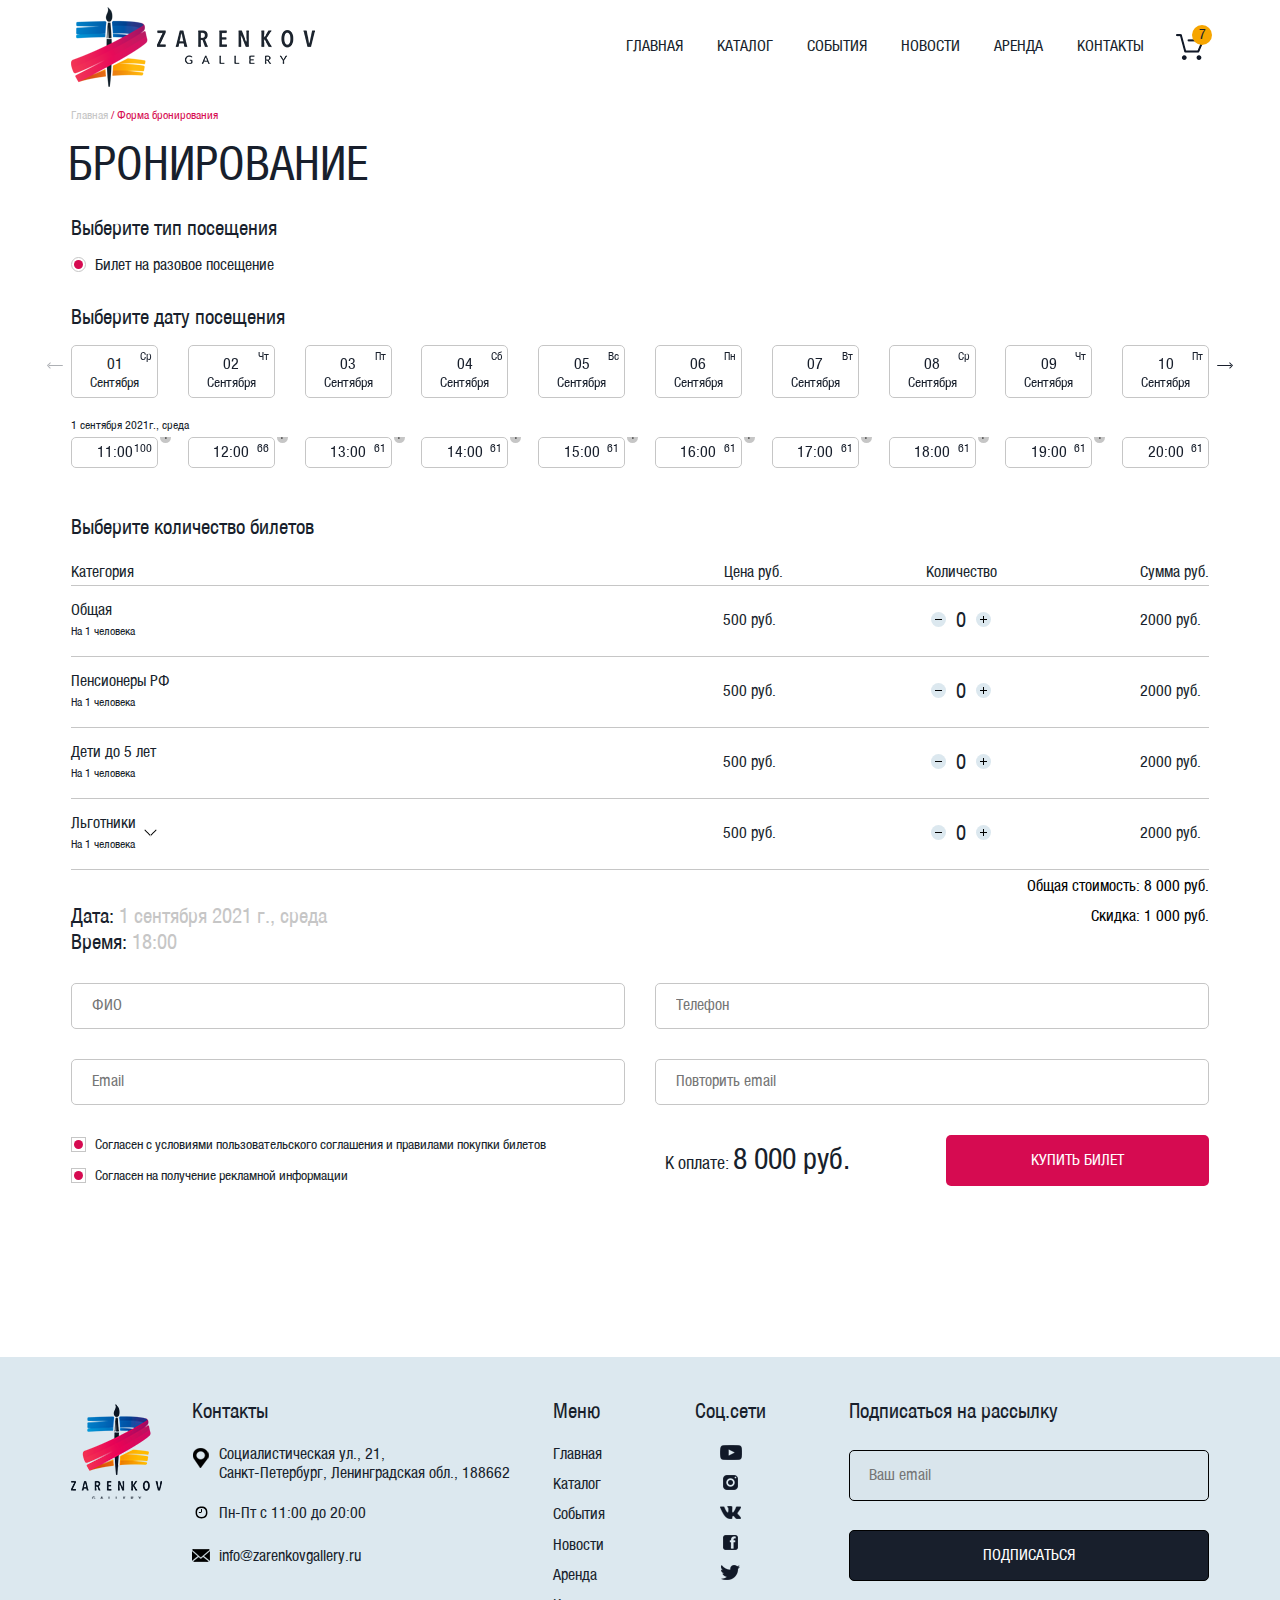
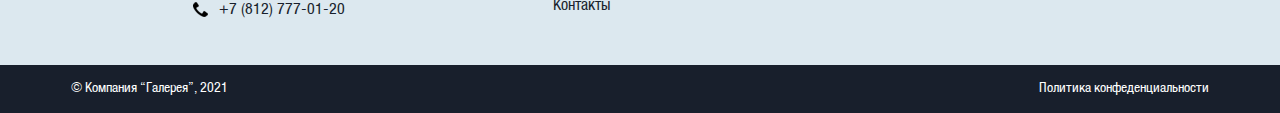
==== commit 75f6b09f: "dksdfj" ====
--- a/buy-ticket.html
+++ b/buy-ticket.html
@@ -344,6 +344,10 @@
 													<span class="time-slide__cost">100</span>
 													<input type="radio" name="time" id="time-1" value="11:00">
 													<label for="time-1"></label>
+													<span class="time-slide__question">?</span>
+													<p class="time-slide__answer">Тут будет выскакивать
+														подсказка текстом и
+														возможно ссылкой</p>
 												</div>
 											</div>
 											<div class="time-slider__slide time-slide swiper-slide">
@@ -352,6 +356,10 @@
 													<span class="time-slide__cost">66</span>
 													<input type="radio" name="time" id="time-2" value="12:00">
 													<label for="time-2"></label>
+													<span class="time-slide__question">?</span>
+													<p class="time-slide__answer">Тут будет выскакивать
+														подсказка текстом и
+														возможно ссылкой</p>
 												</div>
 											</div>
 											<div class="time-slider__slide time-slide swiper-slide">
@@ -360,6 +368,10 @@
 													<span class="time-slide__cost">61</span>
 													<input type="radio" name="time" id="time-3" value="13:00">
 													<label for="time-3"></label>
+													<span class="time-slide__question">?</span>
+													<p class="time-slide__answer">Тут будет выскакивать
+														подсказка текстом и
+														возможно ссылкой</p>
 												</div>
 											</div>
 											<div class="time-slider__slide time-slide swiper-slide">
@@ -368,6 +380,10 @@
 													<span class="time-slide__cost">61</span>
 													<input type="radio" name="time" id="time-4" value="14:00">
 													<label for="time-4"></label>
+													<span class="time-slide__question">?</span>
+													<p class="time-slide__answer">Тут будет выскакивать
+														подсказка текстом и
+														возможно ссылкой</p>
 												</div>
 											</div>
 											<div class="time-slider__slide time-slide swiper-slide">
@@ -376,6 +392,10 @@
 													<span class="time-slide__cost">61</span>
 													<input type="radio" name="time" id="time-5" value="15:00">
 													<label for="time-5"></label>
+													<span class="time-slide__question">?</span>
+													<p class="time-slide__answer">Тут будет выскакивать
+														подсказка текстом и
+														возможно ссылкой</p>
 												</div>
 											</div>
 											<div class="time-slider__slide time-slide swiper-slide">
@@ -384,6 +404,10 @@
 													<span class="time-slide__cost">61</span>
 													<input type="radio" name="time" id="time-6" value="16:00">
 													<label for="time-6"></label>
+													<span class="time-slide__question">?</span>
+													<p class="time-slide__answer">Тут будет выскакивать
+														подсказка текстом и
+														возможно ссылкой</p>
 												</div>
 											</div>
 											<div class="time-slider__slide time-slide swiper-slide">
@@ -392,6 +416,10 @@
 													<span class="time-slide__cost">61</span>
 													<input type="radio" name="time" id="time-7" value="17:00">
 													<label for="time-7"></label>
+													<span class="time-slide__question">?</span>
+													<p class="time-slide__answer">Тут будет выскакивать
+														подсказка текстом и
+														возможно ссылкой</p>
 												</div>
 											</div>
 											<div class="time-slider__slide time-slide swiper-slide">
@@ -400,6 +428,10 @@
 													<span class="time-slide__cost">61</span>
 													<input type="radio" name="time" id="time-8" value="18:00">
 													<label for="time-8"></label>
+													<span class="time-slide__question">?</span>
+													<p class="time-slide__answer">Тут будет выскакивать
+														подсказка текстом и
+														возможно ссылкой</p>
 												</div>
 											</div>
 											<div class="time-slider__slide time-slide swiper-slide">
@@ -408,6 +440,10 @@
 													<span class="time-slide__cost">61</span>
 													<input type="radio" name="time" id="time-9" value="19:00">
 													<label for="time-9"></label>
+													<span class="time-slide__question">?</span>
+													<p class="time-slide__answer">Тут будет выскакивать
+														подсказка текстом и
+														возможно ссылкой</p>
 												</div>
 											</div>
 											<div class="time-slider__slide time-slide swiper-slide">
@@ -416,6 +452,10 @@
 													<span class="time-slide__cost">61</span>
 													<input type="radio" name="time" id="time-10" value="20:00">
 													<label for="time-10"></label>
+													<span class="time-slide__question">?</span>
+													<p class="time-slide__answer">Тут будет выскакивать
+														подсказка текстом и
+														возможно ссылкой</p>
 												</div>
 											</div>
 										</div>
@@ -526,12 +566,13 @@
 								</div>
 								<div class="buy-form__general buy-form-general">
 									<div class="buy-form-general__row">
-										<input type="text" name="name" placeholder="ФИО">
-										<input type="text" name="phone" placeholder="Телефон">
+										<input type="text" name="name" placeholder="ФИО" class="buy-form-name only-letter-rus">
+										<input type="text" name="phone" placeholder="Телефон" class="buy-form-tel only-number">
 									</div>
 									<div class="buy-form-general__row">
-										<input type="text" name="email" placeholder="Email">
-										<input type="text" name="email-repeat" placeholder="Повторить email">
+										<input type="text" name="email" placeholder="Email" class="buy-form-email only-eng">
+										<input type="text" name="email-repeat" placeholder="Повторить email"
+											class="buy-form-email-repeat only-eng">
 									</div>
 								</div>
 								<div class="buy-form__bottom">
@@ -603,9 +644,9 @@
 					</ul>
 				</div>
 				<div class="footer-top__form footer-form">
-					<form action="" name="footer-form">
+					<form name="footer-form" class="footer-form-form">
 						<h3 class="footer-form__title">Подписаться на рассылку</h3>
-						<input type="text" name="email" class="footer-email" placeholder="Ваш email">
+						<input type="text" name="email" class="footer-email only-eng" placeholder="Ваш email">
 						<button class="footer-form__btn">Подписаться</button>
 					</form>
 				</div>
@@ -620,7 +661,23 @@
 			</div>
 		</div>
 	</div>
+	<div class="footer-popup popup">
+		<div class="footer-popup__body popup__body">
+			<span class="footer-popup__close popup__close"></span>
+			<h2 class="footer-popup__title popup__title">Сообщение отправлено</h2>
+			<p class="footer-popup__text popup__text">Спасибо за заказ. менеджер свяжется с вами
+				в ближайшее время</p>
+		</div>
+	</div>
 </footer>
+		<div class="buy-ticket-popup popup">
+			<div class="buy-ticket-popup__body popup__body">
+				<span class="buy-ticket-popup__close popup__close"></span>
+				<h2 class="buy-ticket-popup__title popup__title">Сообщение отправлено</h2>
+				<p class="buy-ticket-popup__text popup__text">Спасибо за заказ. менеджер свяжется с вами
+					в ближайшее время</p>
+			</div>
+		</div>
 	</div>
 	<script src="js/swiper-bundle.min.js"></script>
 	<script src="js/buy-ticket.js"></script>
--- a/css/style.css
+++ b/css/style.css
@@ -456,6 +456,9 @@
   display: flex
 }
 .main-events-slide__img {
+  -webkit-box-flex: 0;
+  -ms-flex: 0 0 478px;
+  flex: 0 0 478px;
   margin: 0 29px 0 0;
   border-radius: 10px;
   overflow: hidden
@@ -627,7 +630,12 @@
   margin: 0 28px 0 0;
   position: relative;
   min-width: 0;
-  border-radius: 10px
+  -webkit-box-flex: 0;
+  -ms-flex: 0 0 553px;
+  flex: 0 0 553px;
+  border-radius: 10px;
+  width: 553px;
+  height: 586px
 }
 .about-slider__controls {
   position: absolute;
@@ -678,10 +686,7 @@
 }
 .about-slider__slide {
   width: 553px;
-  height: 586px;
-  -webkit-box-flex: 0;
-  -ms-flex: 0 0 auto;
-  flex: 0 0 auto
+  height: 586px
 }
 .about-slider__slide img {
   width: 100%;
@@ -811,6 +816,9 @@
   -ms-flex-pack: justify;
   justify-content: space-between
 }
+.how-find__body {
+  margin: 0 20px 0 0
+}
 .how-find__item {
   margin: 20px 0 0 0
 }
@@ -847,7 +855,10 @@
   width: 749px;
   height: 445px;
   border-radius: 10px;
-  overflow: hidden
+  overflow: hidden;
+  -webkit-box-flex: 0;
+  -ms-flex: 0 0 auto;
+  flex: 0 0 auto
 }
 .footer-top {
   background-color: #dce8ef;
@@ -864,7 +875,10 @@
 .footer-top__logo {
   width: 91px;
   height: 95px;
-  margin: 6px 0 0 0
+  margin: 6px 0 0 0;
+  -webkit-box-flex: 0;
+  -ms-flex: 0 0 91px;
+  flex: 0 0 91px
 }
 .footer-top__logo .footer-desktop-img {
   width: 100%;
@@ -876,10 +890,26 @@
   height: 100%
 }
 .footer-top__contacts {
+  -webkit-box-flex: 0;
+  -ms-flex: 0 0 318px;
+  flex: 0 0 318px;
   margin: 0 0 0 -52px
 }
 .footer-top__menu {
+  -webkit-box-flex: 0;
+  -ms-flex: 0 0 60px;
+  flex: 0 0 60px;
   margin: 0 0 0 -40px
+}
+.footer-top__social {
+  -webkit-box-flex: 0;
+  -ms-flex: 0 0 72px;
+  flex: 0 0 72px
+}
+.footer-top__form {
+  -webkit-box-flex: 0;
+  -ms-flex: 0 0 auto;
+  flex: 0 0 auto
 }
 .footer-contacts__title {
   font-size: 21px;
@@ -1056,6 +1086,87 @@
 }
 .footer-bottom__link:hover {
   color: #d60b51
+}
+.popup {
+  background-color: rgba(255,255,255,.6);
+  position: fixed;
+  top: 0;
+  left: 0;
+  min-width: 100vw;
+  min-height: 100vh;
+  display: -webkit-box;
+  display: -ms-flexbox;
+  display: flex;
+  -webkit-box-pack: center;
+  -ms-flex-pack: center;
+  justify-content: center;
+  -webkit-box-align: center;
+  -ms-flex-align: center;
+  align-items: center;
+  z-index: 100;
+  visibility: hidden;
+  opacity: 0;
+  -webkit-transition: .2s;
+  -o-transition: .2s;
+  transition: .2s
+}
+.popup__body {
+  width: 361px;
+  min-height: 131px;
+  background-color: #fff;
+  -webkit-box-shadow: 0 0 6px 0 rgba(0,0,0,.17);
+  box-shadow: 0 0 6px 0 rgba(0,0,0,.17);
+  border-radius: 5px;
+  position: relative;
+  padding: 30px
+}
+.popup__close {
+  width: 22px;
+  height: 22px;
+  background-color: #c5c5c5;
+  border-radius: 50%;
+  position: absolute;
+  top: -22px;
+  right: -22px
+}
+.popup__close::after,
+.popup__close::before {
+  width: 14px;
+  height: 2px;
+  position: absolute;
+  content: "";
+  background: #000;
+  top: 10px;
+  left: 4px
+}
+.popup__close::before {
+  -webkit-transform: rotate(45deg);
+  -ms-transform: rotate(45deg);
+  transform: rotate(45deg)
+}
+.popup__close::after {
+  -webkit-transform: rotate(-45deg);
+  -ms-transform: rotate(-45deg);
+  transform: rotate(-45deg)
+}
+.popup__title {
+  font-size: 24px;
+  line-height: 21px;
+  font-weight: 400;
+  color: #181f2c;
+  text-align: center
+}
+.popup__text {
+  text-align: center;
+  font-size: 16px;
+  line-height: 21px;
+  font-weight: 400;
+  color: #181f2c;
+  margin: 16px 0 0 0
+}
+.popup.popup-open {
+  visibility: visible;
+  opacity: 1
 }
 .event-top__content {
   padding: 15px 0 25px 0
@@ -1293,7 +1404,10 @@
   width: 647px;
   height: 618px;
   border-radius: 10px;
-  overflow: hidden
+  overflow: hidden;
+  -webkit-box-flex: 0;
+  -ms-flex: 0 0 647px;
+  flex: 0 0 647px
 }
 .contacts-social__list {
   display: -webkit-box;
@@ -1405,7 +1519,8 @@
   height: 15px;
   background-color: #fff;
   left: 0;
-  top: 2px
+  top: 2px;
+  border: 1px solid #c6c6c6
 }
 .contacts-form__label::after {
   content: "";
@@ -1427,8 +1542,8 @@
 .contacts-form__btn {
   display: block;
   -webkit-box-flex: 0;
-  -ms-flex: 0 1 360px;
-  flex: 0 1 360px;
+  -ms-flex: 0 0 360px;
+  flex: 0 0 360px;
   height: 59px;
   background-color: #181f2c;
   border-radius: 10px;
@@ -1777,36 +1892,36 @@
   color: #181f2c;
   margin: 17px 0 0 -3px
 }
-.events__heading {
-  margin: 22px 0 0 0
-}
-.events__heading:nth-child(4) {
-  margin: 36px 0 0 0
-}
-.heading__title-row {
-  display: -webkit-box;
-  display: -ms-flexbox;
-  display: flex;
-  -webkit-box-align: center;
-  -ms-flex-align: center;
-  align-items: center
-}
-.heading__title {
+.events__tabs {
+  margin: 20px 0 0 0
+}
+.events__tab {
   font-size: 14px;
   line-height: 1.2;
   font-weight: 400;
   text-transform: uppercase;
   letter-spacing: .1em;
   color: #c6c6c6;
-  margin: 0 10px 0 0;
-  -webkit-box-flex: 0;
-  -ms-flex: 0 0 auto;
-  flex: 0 0 auto
-}
-.heading__line {
-  width: 100%;
-  height: 1px;
-  background-color: #dce8ef
+  margin: 0 20px 0 0;
+  -webkit-transition: .2s;
+  -o-transition: .2s;
+  transition: .2s
+}
+.events__tab:hover {
+  color: #d60b51
+}
+.events__tab.disabled-btn {
+  pointer-events: none;
+  opacity: .5
+}
+.events__heading {
+  margin: 22px 0 0 0
+}
+.events__heading:nth-child(4) {
+  margin: 36px 0 0 0
+}
+.heading {
+  display: none
 }
 .heading__items {
   margin: 38px 0 0 0
@@ -1816,6 +1931,9 @@
 }
 .heading__item:first-child {
   margin: 0
+}
+.heading.show-heading {
+  display: block
 }
 .heading-item {
   display: -webkit-box;
@@ -1954,7 +2072,6 @@
   height: 15px;
   background-color: #fff;
   border: 1px solid #c6c6c6;
-  border-radius: 50%;
   left: 0;
   top: 2px
 }
@@ -2241,6 +2358,70 @@
   z-index: 2;
   pointer-events: none
 }
+.time-slide__question {
+  width: 11px;
+  height: 11px;
+  background-color: #c6c6c6;
+  font-size: 9px;
+  line-height: 15px;
+  font-weight: 400;
+  color: #000;
+  position: absolute;
+  top: -6px;
+  right: -14px;
+  display: -webkit-box;
+  display: -ms-flexbox;
+  display: flex;
+  -webkit-box-pack: center;
+  -ms-flex-pack: center;
+  justify-content: center;
+  -webkit-box-align: center;
+  -ms-flex-align: center;
+  align-items: center;
+  border-radius: 50%;
+  cursor: pointer;
+  z-index: 2
+}
+.time-slide__answer {
+  width: 150px;
+  height: 60px;
+  background-color: #fff;
+  -webkit-box-shadow: 0 0 6px 0 rgba(0,0,0,.17);
+  box-shadow: 0 0 6px 0 rgba(0,0,0,.17);
+  border-radius: 5px;
+  font-size: 12px;
+  line-height: 1.2;
+  font-weight: 400;
+  color: #000;
+  position: absolute;
+  top: -69px;
+  right: -169px;
+  padding: 10px;
+  opacity: 0;
+  visibility: hidden;
+  -webkit-transition: .2s;
+  -o-transition: .2s;
+  transition: .2s;
+  z-index: 3
+}
+.time-slide__answer::before {
+  position: absolute;
+  content: "";
+  width: 0;
+  height: 0;
+  border-style: solid;
+  border-width: 18px 10px 0 0;
+  border-color: #fff transparent transparent transparent;
+  -webkit-transform: rotate(30deg);
+  -ms-transform: rotate(30deg);
+  transform: rotate(30deg);
+  bottom: -12px;
+  left: -4px
+}
+.time-slide__answer.show-answer {
+  visibility: visible;
+  opacity: 1
+}
 .buy-form-number__title {
   font-size: 21px;
   line-height: 21px;
@@ -2256,6 +2437,7 @@
   background-color: #c6c6c6
 }
 .buy-form-number__general-row {
+  margin: 3px 0 0 0;
   display: -webkit-box;
   display: -ms-flexbox;
   display: flex;
@@ -2295,7 +2477,6 @@
   margin: 3px 0 0 0
 }
 .buy-form-number__sum {
-  font-family: "Helvetica Neue Condensed";
   font-size: 16px;
   line-height: 21px;
   font-weight: 400;
@@ -2303,7 +2484,6 @@
   text-align: right
 }
 .buy-form-number__discount {
-  font-family: "Helvetica Neue Condensed";
   font-size: 16px;
   line-height: 21px;
   font-weight: 400;
@@ -2453,7 +2633,7 @@
   height: 10px;
   background: url(../img/icons/category_btn.svg) 0 0/100% 100% no-repeat;
   top: 15px;
-  right: 10px
+  left: 72px
 }
 .number-input {
   display: none
@@ -2492,6 +2672,9 @@
 .number-row-title-mobile {
   display: none
 }
+input.error-input {
+  border: 1px solid red
+}
 @media (max-width:1630px) {
   .main-events__aside-title {
     left: -85px
@@ -2548,6 +2731,13 @@
   .about__link {
     margin: 27px 0 0 0
   }
+  .about-slider {
+    -webkit-box-flex: 0;
+    -ms-flex: 0 0 453px;
+    flex: 0 0 453px;
+    width: 453px;
+    height: 486px
+  }
   .about-slider__slide {
     width: 453px;
     height: 486px
@@ -2595,7 +2785,8 @@
   .main-events-slide__img {
     -webkit-box-flex: 0;
     -ms-flex: 0 0 289px;
-    flex: 0 0 289px
+    flex: 0 0 289px;
+    height: 306px
   }
   .main-events-slide__line {
     width: 400px
@@ -2605,6 +2796,10 @@
   }
   .about__texts {
     margin: 30px 0 0 0
+  }
+  .about-slider {
+    width: 100%;
+    height: auto
   }
   .about-slider {
     width: 100%
@@ -2698,6 +2893,9 @@
     -ms-flex-align: stretch;
     align-items: stretch
   }
+  .how-find__body {
+    margin: 0
+  }
   .how-find__item:first-of-type {
     margin: 30px 0 0 0
   }
@@ -2736,7 +2934,10 @@
   }
   .contacts__map {
     width: 450px;
-    height: 420px
+    height: 420px;
+    -webkit-box-flex: 0;
+    -ms-flex: 0 0 450px;
+    flex: 0 0 450px
   }
   .event-top__img {
     height: 450px
@@ -2775,7 +2976,8 @@
     display: block
   }
   .main-events-slide__img {
-    width: 100%
+    width: 100%;
+    height: auto
   }
   .main-events-slide__content {
     margin: 30px 0 0 0
@@ -2979,6 +3181,15 @@
   .gallery-slide__container {
     padding: 68px 30px 165px
   }
+  .events__tabs {
+    margin: 15px 0 0 0
+  }
+  .buy-form-date .date-slider__btn-prev.swiper-button-prev {
+    display: none
+  }
+  .buy-form-time .time-slider__btn-prev.swiper-button-prev {
+    display: none
+  }
 }
 @media (max-width:750px) {
   .contacts-form__form {
@@ -3273,7 +3484,7 @@
     height: 292px
   }
   .buy__container {
-    max-width: 350px
+    max-width: 420px
   }
   .buy__content {
     padding: 15px 0 150px
@@ -3288,7 +3499,8 @@
     margin: 0
   }
   .buy-form__btn {
-    width: 290px
+    width: 290px;
+    margin: 20px auto 0
   }
   .buy-form__btn:hover {
     background-color: #d60b51
@@ -3344,7 +3556,7 @@
   }
   .number-row__category-btn {
     top: 27px;
-    right: 130px
+    left: 75px
   }
   .buy-form-general__row {
     display: block
@@ -3370,6 +3582,16 @@
     color: #c6c6c6
   }
 }
+@media (max-width:440px) {
+  .popup__body {
+    width: 260px;
+    padding: 30px 15px
+  }
+  .popup__text {
+    font-size: 14px;
+    line-height: 18px
+  }
+}
 @media (max-width:430px) {
   .aside-title {
     display: none
@@ -3383,10 +3605,4 @@
     max-width: 320px;
     padding: 0 15px
   }
-  .buy-form-date .date-slider__btn-prev.swiper-button-prev {
-    display: none
-  }
-  .buy-form-time .time-slider__btn-prev.swiper-button-prev {
-    display: none
-  }
 }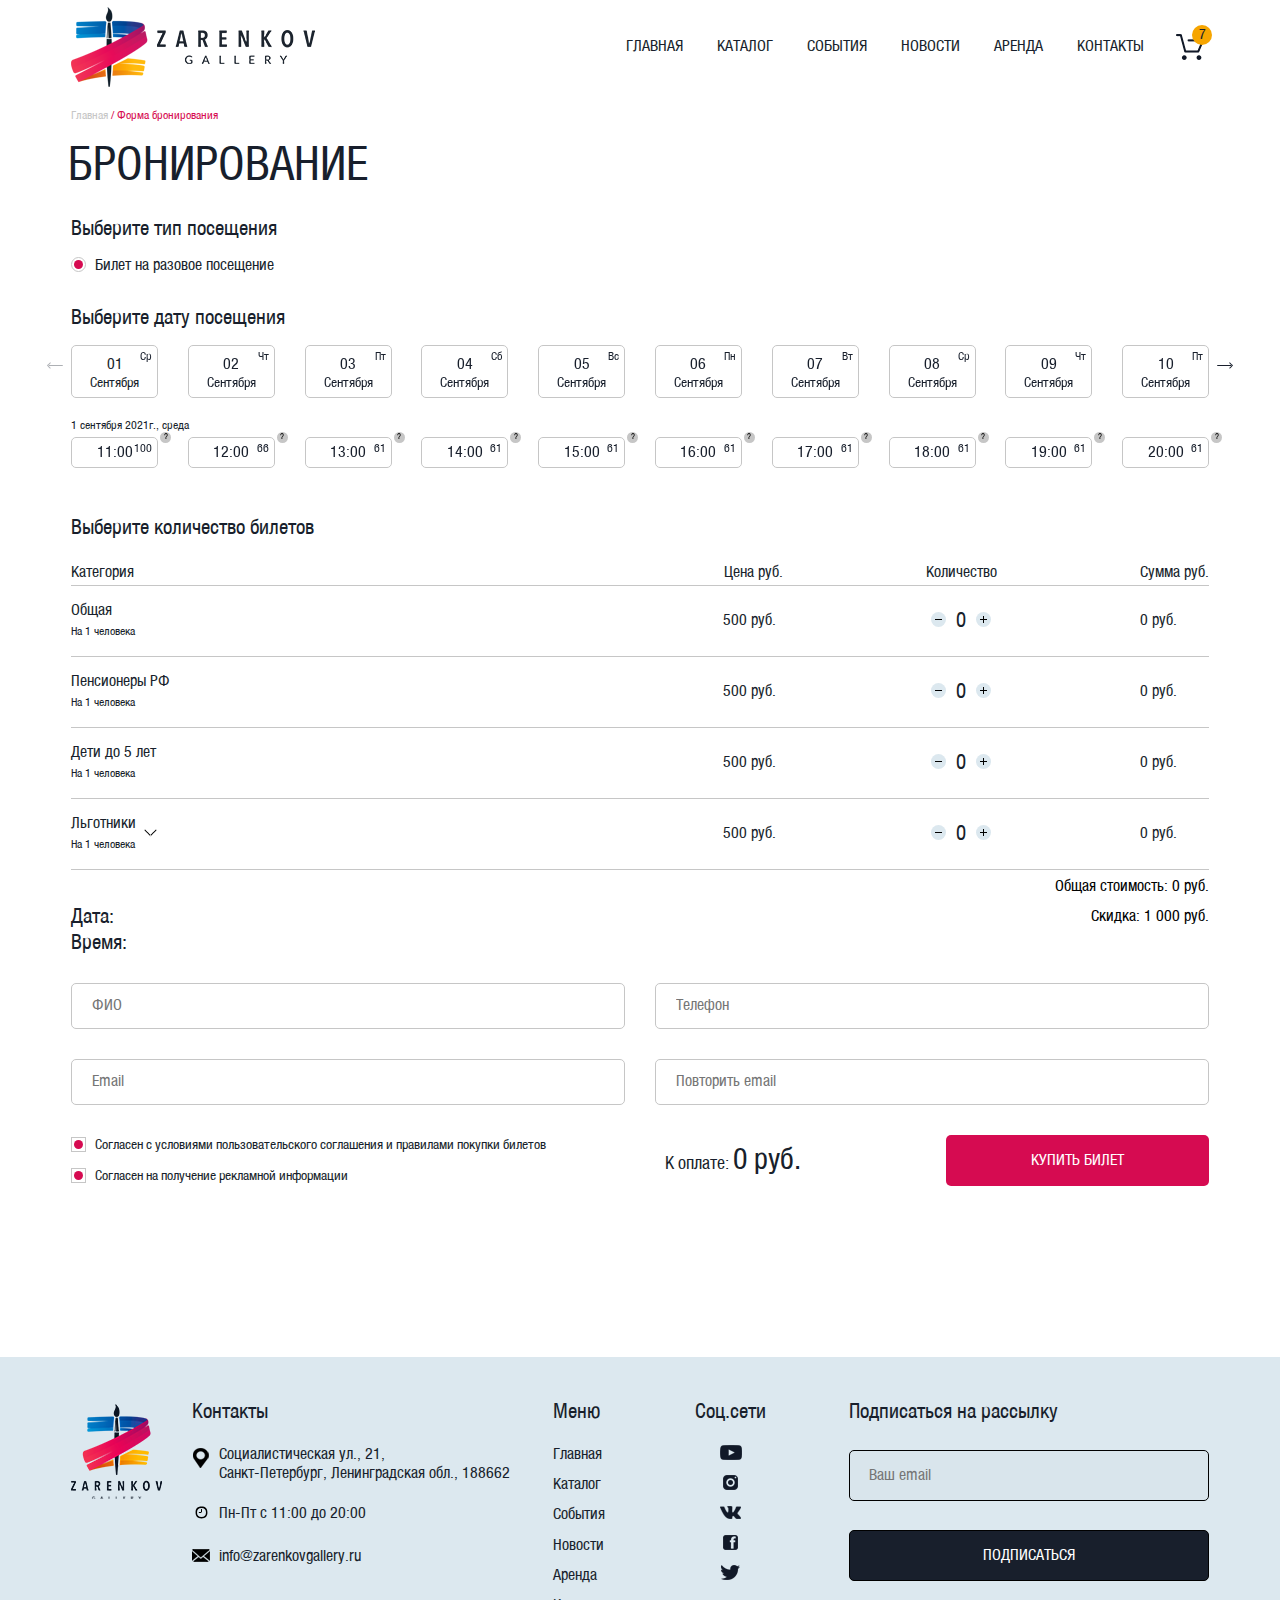
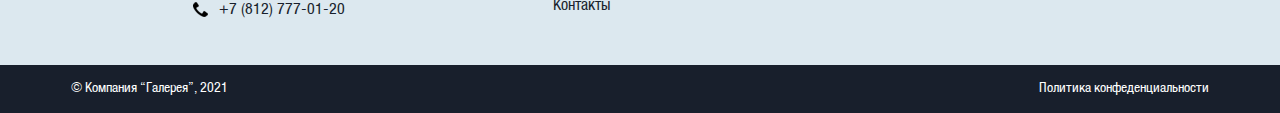
==== commit 0770dc5b: "dskfhsdf" ====
--- a/buy-ticket.html
+++ b/buy-ticket.html
@@ -487,8 +487,8 @@
 											<button class="number-row__more-btn more-btn"></button>
 											<input type="text" name="number-general" class="number-input">
 										</div>
-										<p class="number-row__sum sum-value"><span
-												class="number-row-title-mobile">Сумма</span>2000 руб.</p>
+										<p class="number-row__sum sum-value"><span class="number-row-title-mobile">Сумма</span>0
+											руб.</p>
 									</div>
 									<div class="buy-form-number__line"></div>
 									<div class="buy-form-number__row number-row">
@@ -508,7 +508,7 @@
 											<input type="text" name="number-pensioners" class="number-input">
 										</div>
 										<p class="number-row__sum sum-value">
-											<span class="number-row-title-mobile">Сумма</span>2000 руб.
+											<span class="number-row-title-mobile">Сумма</span>0 руб.
 										</p>
 									</div>
 									<div class="buy-form-number__line"></div>
@@ -528,16 +528,16 @@
 											<button class="number-row__more-btn more-btn"></button>
 											<input type="text" name="number-childrens" class="number-input">
 										</div>
-										<p class="number-row__sum sum-value"><span
-												class="number-row-title-mobile">Сумма</span>2000 руб.</p>
+										<p class="number-row__sum sum-value"><span class="number-row-title-mobile">Сумма</span>0
+											руб.</p>
 									</div>
 									<div class="buy-form-number__line"></div>
-									<div class="buy-form-number__row number-row">
+									<div class="buy-form-number__row number-row beneficiaries-btn-box">
 										<div class="number-row__category">
 											<span class="number-row-title-mobile">Категория</span>
 											<p class="number-row__category-top">Льготники</p>
 											<p class="number-row__category-bottom">На 1 человека</p>
-											<button class="number-row__category-btn"></button>
+											<button class="number-row__category-btn beneficiaries-btn"></button>
 										</div>
 										<p class="number-row__cost">
 											<span class="number-row-title-mobile">Цена</span>500 руб.
@@ -549,17 +549,194 @@
 											<button class="number-row__more-btn more-btn"></button>
 											<input type="text" name="number-beneficiaries" class="number-input">
 										</div>
-										<p class="number-row__sum sum-value"><span
-												class="number-row-title-mobile">Сумма</span>2000 руб.</p>
+										<p class="number-row__sum sum-value"><span class="number-row-title-mobile">Сумма</span>0
+											руб.</p>
+									</div>
+									<div class="beneficiaries">
+										<div class="buy-form-number__row number-row beneficiaries-row">
+											<div class="number-row__category">
+												<span class="number-row-title-mobile">Категория</span>
+												<p class="number-row__category-top">Студенты дневных отделений</p>
+												<p class="number-row__category-bottom">На 1 человека</p>
+											</div>
+											<p class="number-row__cost">
+												<span class="number-row-title-mobile">Цена</span>500 руб.
+											</p>
+											<div class="number-row__number">
+												<span class="number-row-title-mobile">Количество</span>
+												<button class="number-row__smaller-btn smaller-btn"></button>
+												<span class="number-row__number-value number-value">0</span>
+												<button class="number-row__more-btn more-btn"></button>
+												<input type="text" name="number-beneficiaries" class="number-input">
+											</div>
+											<p class="number-row__sum sum-value"><span
+													class="number-row-title-mobile">Сумма</span>0 руб.</p>
+										</div>
+										<div class="buy-form-number__row number-row beneficiaries-row">
+											<div class="number-row__category">
+												<span class="number-row-title-mobile">Категория</span>
+												<p class="number-row__category-top">Члены союзов художников, архитекторов,
+													дизайнеров
+													России</p>
+												<p class="number-row__category-bottom">На 1 человека</p>
+											</div>
+											<p class="number-row__cost">
+												<span class="number-row-title-mobile">Цена</span>500 руб.
+											</p>
+											<div class="number-row__number">
+												<span class="number-row-title-mobile">Количество</span>
+												<button class="number-row__smaller-btn smaller-btn"></button>
+												<span class="number-row__number-value number-value">0</span>
+												<button class="number-row__more-btn more-btn"></button>
+												<input type="text" name="number-beneficiaries" class="number-input">
+											</div>
+											<p class="number-row__sum sum-value"><span
+													class="number-row-title-mobile">Сумма</span>0 руб.</p>
+										</div>
+										<div class="buy-form-number__row number-row beneficiaries-row">
+											<div class="number-row__category">
+												<span class="number-row-title-mobile">Категория</span>
+												<p class="number-row__category-top">Военнослужащие, проходящие военную службу по
+													призыву</p>
+												<p class="number-row__category-bottom">На 1 человека</p>
+											</div>
+											<p class="number-row__cost">
+												<span class="number-row-title-mobile">Цена</span>500 руб.
+											</p>
+											<div class="number-row__number">
+												<span class="number-row-title-mobile">Количество</span>
+												<button class="number-row__smaller-btn smaller-btn"></button>
+												<span class="number-row__number-value number-value">0</span>
+												<button class="number-row__more-btn more-btn"></button>
+												<input type="text" name="number-beneficiaries" class="number-input">
+											</div>
+											<p class="number-row__sum sum-value"><span
+													class="number-row-title-mobile">Сумма</span>0 руб.</p>
+										</div>
+										<div class="buy-form-number__row number-row beneficiaries-row">
+											<div class="number-row__category">
+												<span class="number-row-title-mobile">Категория</span>
+												<p class="number-row__category-top">Дети дошкольного возраста</p>
+												<p class="number-row__category-bottom">На 1 человека</p>
+											</div>
+											<p class="number-row__cost">
+												<span class="number-row-title-mobile">Цена</span>500 руб.
+											</p>
+											<div class="number-row__number">
+												<span class="number-row-title-mobile">Количество</span>
+												<button class="number-row__smaller-btn smaller-btn"></button>
+												<span class="number-row__number-value number-value">0</span>
+												<button class="number-row__more-btn more-btn"></button>
+												<input type="text" name="number-beneficiaries" class="number-input">
+											</div>
+											<p class="number-row__sum sum-value"><span
+													class="number-row-title-mobile">Сумма</span>0 руб.</p>
+										</div>
+										<div class="buy-form-number__row number-row beneficiaries-row">
+											<div class="number-row__category">
+												<span class="number-row-title-mobile">Категория</span>
+												<p class="number-row__category-top">Инвалиды I и II группы</p>
+												<p class="number-row__category-bottom">На 1 человека</p>
+											</div>
+											<p class="number-row__cost">
+												<span class="number-row-title-mobile">Цена</span>500 руб.
+											</p>
+											<div class="number-row__number">
+												<span class="number-row-title-mobile">Количество</span>
+												<button class="number-row__smaller-btn smaller-btn"></button>
+												<span class="number-row__number-value number-value">0</span>
+												<button class="number-row__more-btn more-btn"></button>
+												<input type="text" name="number-beneficiaries" class="number-input">
+											</div>
+											<p class="number-row__sum sum-value"><span
+													class="number-row-title-mobile">Сумма</span>0 руб.</p>
+										</div>
+										<div class="buy-form-number__row number-row beneficiaries-row">
+											<div class="number-row__category">
+												<span class="number-row-title-mobile">Категория</span>
+												<p class="number-row__category-top">Инвалиды-колясочники с одним сопровождающим</p>
+												<p class="number-row__category-bottom">На 1 человека</p>
+											</div>
+											<p class="number-row__cost">
+												<span class="number-row-title-mobile">Цена</span>500 руб.
+											</p>
+											<div class="number-row__number">
+												<span class="number-row-title-mobile">Количество</span>
+												<button class="number-row__smaller-btn smaller-btn"></button>
+												<span class="number-row__number-value number-value">0</span>
+												<button class="number-row__more-btn more-btn"></button>
+												<input type="text" name="number-beneficiaries" class="number-input">
+											</div>
+											<p class="number-row__sum sum-value"><span
+													class="number-row-title-mobile">Сумма</span>0 руб.</p>
+										</div>
+										<div class="buy-form-number__row number-row beneficiaries-row">
+											<div class="number-row__category">
+												<span class="number-row-title-mobile">Категория</span>
+												<p class="number-row__category-top">Ветераны боевых действий</p>
+												<p class="number-row__category-bottom">На 1 человека</p>
+											</div>
+											<p class="number-row__cost">
+												<span class="number-row-title-mobile">Цена</span>500 руб.
+											</p>
+											<div class="number-row__number">
+												<span class="number-row-title-mobile">Количество</span>
+												<button class="number-row__smaller-btn smaller-btn"></button>
+												<span class="number-row__number-value number-value">0</span>
+												<button class="number-row__more-btn more-btn"></button>
+												<input type="text" name="number-beneficiaries" class="number-input">
+											</div>
+											<p class="number-row__sum sum-value"><span
+													class="number-row-title-mobile">Сумма</span>0 руб.</p>
+										</div>
+										<div class="buy-form-number__row number-row beneficiaries-row">
+											<div class="number-row__category">
+												<span class="number-row-title-mobile">Категория</span>
+												<p class="number-row__category-top">Ветераны Великой Отечественной Войны</p>
+												<p class="number-row__category-bottom">На 1 человека</p>
+											</div>
+											<p class="number-row__cost">
+												<span class="number-row-title-mobile">Цена</span>500 руб.
+											</p>
+											<div class="number-row__number">
+												<span class="number-row-title-mobile">Количество</span>
+												<button class="number-row__smaller-btn smaller-btn"></button>
+												<span class="number-row__number-value number-value">0</span>
+												<button class="number-row__more-btn more-btn"></button>
+												<input type="text" name="number-beneficiaries" class="number-input">
+											</div>
+											<p class="number-row__sum sum-value"><span
+													class="number-row-title-mobile">Сумма</span>0 руб.</p>
+										</div>
+										<div class="buy-form-number__row number-row beneficiaries-row">
+											<div class="number-row__category">
+												<span class="number-row-title-mobile">Категория</span>
+												<p class="number-row__category-top">Гиды-экскурсоводы</p>
+												<p class="number-row__category-bottom">На 1 человека</p>
+											</div>
+											<p class="number-row__cost">
+												<span class="number-row-title-mobile">Цена</span>500 руб.
+											</p>
+											<div class="number-row__number">
+												<span class="number-row-title-mobile">Количество</span>
+												<button class="number-row__smaller-btn smaller-btn"></button>
+												<span class="number-row__number-value number-value">0</span>
+												<button class="number-row__more-btn more-btn"></button>
+												<input type="text" name="number-beneficiaries" class="number-input">
+											</div>
+											<p class="number-row__sum sum-value"><span
+													class="number-row-title-mobile">Сумма</span>0 руб.</p>
+										</div>
 									</div>
 									<div class="buy-form-number__line"></div>
 									<div class="buy-form-number__general-row">
 										<div class="buy-form-number__date-time">
-											<p class="buy-form-number__date">Дата: <span>1 сентября 2021 г., среда</span></p>
-											<p class="buy-form-number__time">Время: <span>18:00</span></p>
+											<p class="buy-form-number__date">Дата: <span class="date-output"></span></p>
+											<p class="buy-form-number__time">Время: <span class="time-output"></span></p>
 										</div>
 										<div class="buy-form-number__general-sum-group">
-											<p class="buy-form-number__sum">Общая стоимость: <span>8 000 руб.</span></p>
+											<p class="buy-form-number__sum">Общая стоимость: <span class="all-sum">0 руб.</span>
+											</p>
 											<p class="buy-form-number__discount">Скидка: <span>1 000 руб.</span></p>
 										</div>
 									</div>
@@ -585,7 +762,7 @@
 											информации</label>
 									</div>
 									<div class="buy-form__bottom-group">
-										<p class="buy-form__to-pay">К оплате: <span>8 000 руб.</span></p>
+										<p class="buy-form__to-pay">К оплате: <span class="general-output">0 руб.</span></p>
 										<button class="buy-form__btn">Купить билет</button>
 									</div>
 								</div>
--- a/css/style.css
+++ b/css/style.css
@@ -2306,9 +2306,6 @@
 .buy-form-time__slider {
   margin: 1px 0 0 0
 }
-.time-slider {
-  overflow: hidden
-}
 .time-slide__body {
   width: 87px;
   height: 31px;
@@ -2422,6 +2419,20 @@
   visibility: visible;
   opacity: 1
 }
+.time-slide:last-child .time-slide__answer,
+.time-slide:nth-last-child(2) .time-slide__answer {
+  right: 0
+}
+.time-slide:last-child .time-slide__answer::before,
+.time-slide:nth-last-child(2) .time-slide__answer::before {
+  -webkit-transform: rotate(-60deg);
+  -ms-transform: rotate(-60deg);
+  transform: rotate(-60deg);
+  bottom: -7px;
+  left: auto;
+  right: -6px;
+  border-color: #fff transparent transparent transparent
+}
 .buy-form-number__title {
   font-size: 21px;
   line-height: 21px;
@@ -2514,19 +2525,28 @@
   font-size: 16px;
   line-height: 21px;
   font-weight: 400;
-  color: #181f2c
+  color: #181f2c;
+  -webkit-box-flex: 0;
+  -ms-flex: 0 0 auto;
+  flex: 0 0 auto
 }
 .number-row-titles__number {
   font-size: 16px;
   line-height: 21px;
   font-weight: 400;
-  color: #181f2c
+  color: #181f2c;
+  -webkit-box-flex: 0;
+  -ms-flex: 0 0 auto;
+  flex: 0 0 auto
 }
 .number-row-titles__sum {
   font-size: 16px;
   line-height: 21px;
   font-weight: 400;
-  color: #181f2c
+  color: #181f2c;
+  -webkit-box-flex: 0;
+  -ms-flex: 0 0 auto;
+  flex: 0 0 auto
 }
 .number-row {
   padding: 14px 0;
@@ -2563,7 +2583,10 @@
   font-size: 16px;
   line-height: 21px;
   font-weight: 400;
-  color: #181f2c
+  color: #181f2c;
+  -webkit-box-flex: 0;
+  -ms-flex: 0 0 auto;
+  flex: 0 0 auto
 }
 .number-row__number {
   display: -webkit-box;
@@ -2572,7 +2595,10 @@
   -webkit-box-align: center;
   -ms-flex-align: center;
   align-items: center;
-  margin: 0 0 0 5px
+  margin: 0 0 0 5px;
+  -webkit-box-flex: 0;
+  -ms-flex: 0 0 auto;
+  flex: 0 0 auto
 }
 .number-row__more-btn,
 .number-row__smaller-btn {
@@ -2621,6 +2647,9 @@
   transform: rotate(90deg)
 }
 .number-row__sum {
+  -webkit-box-flex: 0;
+  -ms-flex: 0 0 auto;
+  flex: 0 0 auto;
   width: 69px;
   font-size: 16px;
   line-height: 21px;
@@ -2634,6 +2663,24 @@
   background: url(../img/icons/category_btn.svg) 0 0/100% 100% no-repeat;
   top: 15px;
   left: 72px
+}
+.number-row__category-btn.active-btn-show {
+  -webkit-transform: rotate(180deg);
+  -ms-transform: rotate(180deg);
+  transform: rotate(180deg)
+}
+.beneficiaries {
+  max-height: 0;
+  overflow: hidden;
+  -webkit-transition: .4s;
+  -o-transition: .4s;
+  transition: .4s
+}
+.number-row.beneficiaries-row {
+  padding: 4px 0
+}
+.number-row.beneficiaries-row:last-child {
+  padding: 4px 0 60px
 }
 .number-input {
   display: none
@@ -2849,13 +2896,14 @@
   }
   .number-row-titles__category {
     -webkit-box-flex: 0;
-    -ms-flex: 0 1 auto;
-    flex: 0 1 auto
+    -ms-flex: 0 1 387px;
+    flex: 0 1 387px
   }
   .number-row__category {
     -webkit-box-flex: 0;
-    -ms-flex: 0 1 auto;
-    flex: 0 1 auto
+    -ms-flex: 0 1 387px;
+    flex: 0 1 387px;
+    margin: 0 20px 0 0
   }
 }
 @media (max-width:1050px) {
@@ -3190,6 +3238,12 @@
   .buy-form-time .time-slider__btn-prev.swiper-button-prev {
     display: none
   }
+  .number-row-titles__number {
+    margin: 0 20px
+  }
+  .number-row__number {
+    margin: 0 28px
+  }
 }
 @media (max-width:750px) {
   .contacts-form__form {
@@ -3537,10 +3591,14 @@
     justify-content: flex-start
   }
   .number-row__category {
-    min-width: 214px
+    max-width: 214px;
+    margin: 0
   }
   .number-row__category-bottom {
     font-size: 14px
+  }
+  .number-row__cost {
+    margin: 0 0 0 20px
   }
   .number-row__number {
     min-width: 214px;
@@ -3552,7 +3610,8 @@
     top: -7px
   }
   .number-row__sum {
-    min-height: 42px
+    min-height: 42px;
+    margin: 0 0 0 20px
   }
   .number-row__category-btn {
     top: 27px;
